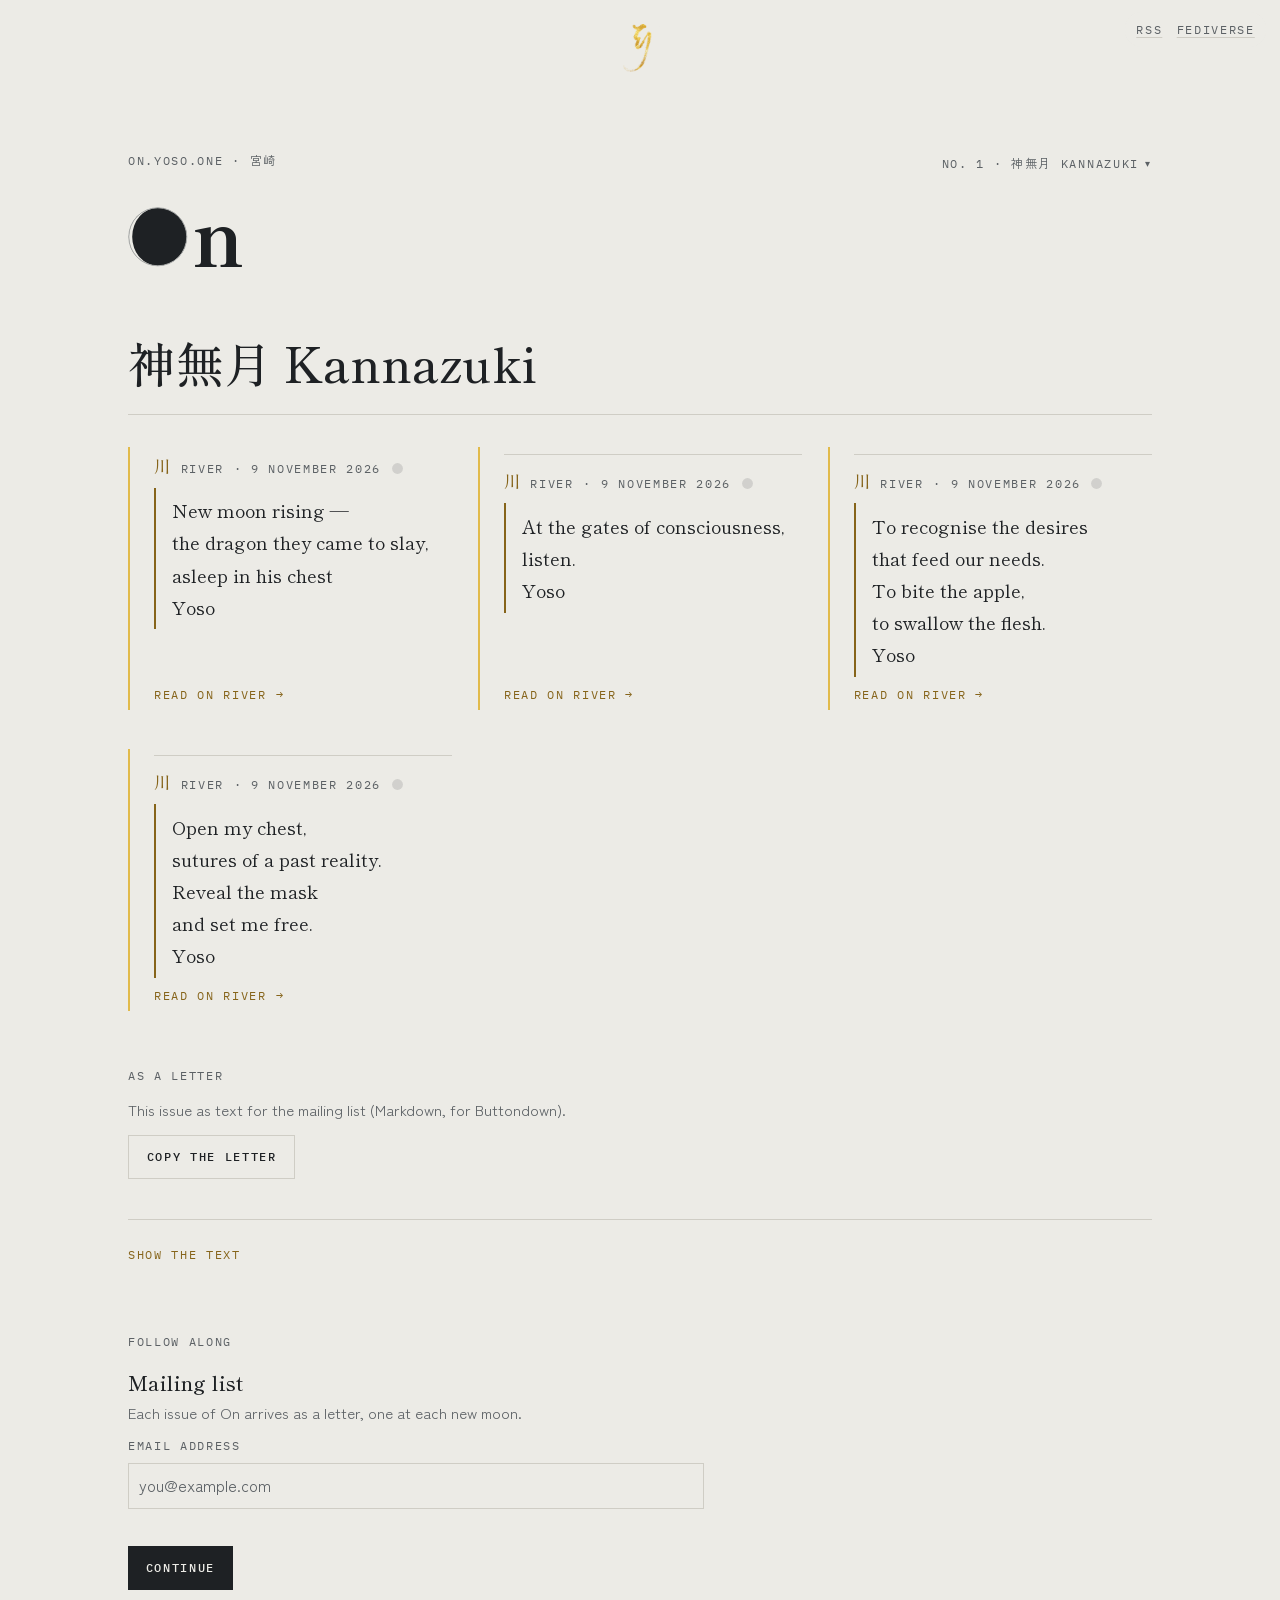
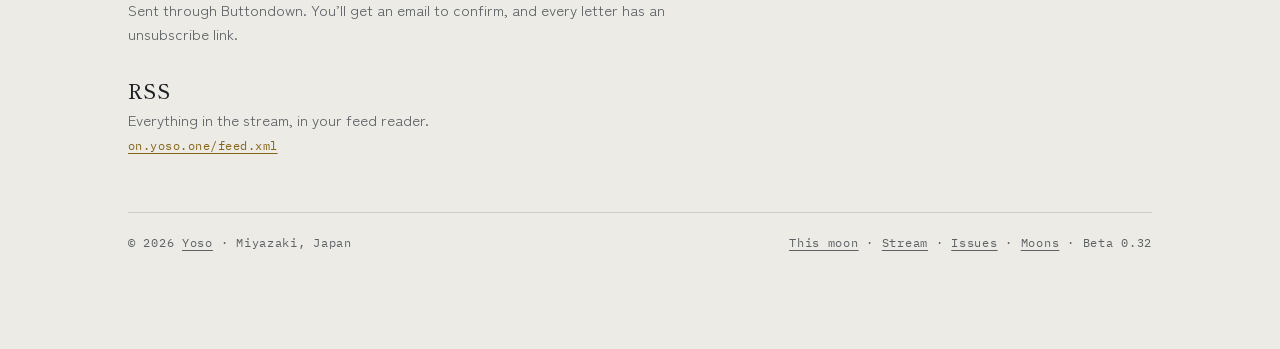
==== issue.html @ 3575d27e "Beta 0.32: Hashtags and line breaks in On's feed (and so on the Fediverse) - Each piece carries hash" ====
<!doctype html>
<html lang="en" data-page="issue">
<head>
<meta charset="utf-8">
<meta name="viewport" content="width=device-width, initial-scale=1, viewport-fit=cover">
<title>On: issue</title>
<meta name="description" content="On: a magazine gathering new work from the Yoso sites: notes, photographs, paintings and short texts.">
<meta property="og:title" content="On: issue">
<meta property="og:url" content="https://on.yoso.one/issue.html">
<link rel="alternate" type="application/rss+xml" title="On" href="feed.xml">
<link rel="preconnect" href="https://fonts.googleapis.com">
<link rel="preconnect" href="https://fonts.gstatic.com" crossorigin>
<link rel="stylesheet" href="https://fonts.googleapis.com/css2?family=Shippori+Mincho:wght@400;500;700&family=Zen+Kaku+Gothic+New:wght@400;500&family=IBM+Plex+Mono:wght@400;500&display=swap">
<link rel="stylesheet" href="assets/site.css">
</head>
<body>
<nav class="corner-links" aria-label="Follow On"><a href="feed.xml">RSS</a><a href="https://fed.brid.gy/web/on.yoso.one" rel="me">Fediverse</a></nav>
<a class="family-mark" href="https://hub.yoso.one"><img src="images/yoso-mark.png" alt="Yoso" width="48" height="48"></a>
<main class="page">
  <header class="masthead">
    <div class="kicker"><span>ON.YOSO.ONE · 宮崎</span><span>ISSUE</span></div>
    <h1 class="title"><a href="./"><span class="o-moon" data-moon-o>O</span>n</a></h1>
  </header>

  <section>
    <div class="section-head"><h2 class="label">Issue</h2><a class="updated" href="issues.html">All issues →</a></div>
    <div class="issue-feature" id="issue-head"><h2 class="issue-title" id="issue-title">Loading the issue…</h2></div>
    <ul class="stream" id="issue-pieces" style="margin-top:2rem"></ul>
    <div id="issue"></div>
  </section>

  <section id="moon-section" aria-labelledby="moon-h" hidden>
    <div class="section-head"><h2 class="label" id="moon-h">This moon so far</h2><a class="updated" href="stream.html">The whole stream →</a></div>
    <p class="empty-note">New work from the sites since this issue&rsquo;s new moon, gathered as it appears.</p>
    <ul class="stream" id="moon-pieces"></ul>
  </section>

  <section id="past-section" aria-labelledby="past-h" hidden>
    <div class="section-head"><h2 class="label" id="past-h">Moons ago</h2></div>
    <p class="empty-note">From this moon and season in earlier years.</p>
    <ul class="stream" id="past-pieces"></ul>
  </section>

  <section class="letter" id="letter" aria-labelledby="letter-h">
    <h2 class="label" id="letter-h">As a letter</h2>
    <p class="empty-note">This issue as text for the mailing list (Markdown, for Buttondown).</p>
    <div class="more-row" style="margin-top:0"><button class="btn quiet" type="button" id="letter-copy">Copy the letter</button></div>
    <p class="status" id="letter-status" aria-live="polite"></p>
    <details>
      <summary>Show the text</summary>
      <label class="visually-hidden" for="letter-text">Letter text</label>
      <textarea id="letter-text" readonly></textarea>
    </details>
  </section>

  <section aria-labelledby="follow-h">
    <div class="section-head"><h2 class="label" id="follow-h">Follow along</h2></div>
    <div class="follow">
      <div id="mailing-list">
        <h3>Mailing list</h3>
        <p>Each issue of On arrives as a letter, one at each new moon.</p>
        <!-- Mailing list: one Buttondown list for all Yoso sites; readers choose their newsletters, each one a tag. -->
        <form class="list-form" action="https://buttondown.com/api/emails/embed-subscribe/yoso" method="post" target="_blank">
          <label for="list-email">Email address</label>
          <input id="list-email" name="email" type="email" autocomplete="email" placeholder="you@example.com" required>
          <!-- Newsletter choice: each ticked box becomes a Buttondown tag. Shown after the email step by assets/list-choice.js. -->
          <fieldset class="list-choice" data-list-choice>
            <legend>Which newsletters would you like?</legend>
            <label class="lc-box"><input type="checkbox" name="tag" value="one"><span><span class="lc-name">One</span><span class="lc-desc">Notes, essays and research from one.yoso.one</span></span></label>
            <label class="lc-box"><input type="checkbox" name="tag" value="yosokuro"><span><span class="lc-name">Yosokuro</span><span class="lc-desc">Black-and-white photographs of Japan</span></span></label>
            <label class="lc-box"><input type="checkbox" name="tag" value="shinsei"><span><span class="lc-name">Shinsei</span><span class="lc-desc">New paintings, scrolls and exhibitions</span></span></label>
            <label class="lc-box"><input type="checkbox" name="tag" value="river"><span><span class="lc-name">River</span><span class="lc-desc">New short texts</span></span></label>
            <label class="lc-box"><input type="checkbox" name="tag" value="on" checked><span><span class="lc-name">On</span><span class="lc-desc">Each numbered issue of the magazine</span></span></label>
          </fieldset>
          <input type="hidden" name="embed" value="1">
          <button class="btn" type="submit">Subscribe</button>
          <p class="list-note">Sent through Buttondown. You&rsquo;ll get an email to confirm, and every letter has an unsubscribe link.</p>
        </form>
      </div>
      <div>
        <h3>RSS</h3>
        <p>Everything in the stream, in your feed reader.</p>
        <p><a class="feed-link" href="feed.xml">on.yoso.one/feed.xml</a></p>
      </div>
    </div>
  </section>

  <footer>
    <span>&copy; 2026 <a class="hub-link" href="https://hub.yoso.one">Yoso</a> · Miyazaki, Japan</span>
    <nav aria-label="On"><a href="./">This moon</a> · <a href="stream.html">Stream</a> · <a href="issues.html">Issues</a> · <a href="moons.html">Moons</a> · <span class="version" data-version>Beta 0.32</span></nav>
  </footer>
</main>
<script src="assets/items.js"></script>
<script src="assets/issues.js"></script>
<script src="assets/moons.js"></script>
<script src="assets/moon.js"></script>
<script src="assets/on.js"></script>
<script src="assets/list-choice.js" defer></script>
<script src="assets/stats.js" defer></script>
</body>
</html>
---- assets/site.css ----
/* On: shares the hub's paper-and-sumi palette and type, set wider like a magazine page. */
:root {
  --paper: #ECEBE6;
  --ink: #1E2124;
  --ink-soft: #5C6165;
  --rule: #CFCDC5;
  --ai: #2F4B63;
  --wash: #E2E1DA;
  --f-display: "Shippori Mincho", "Hiragino Mincho ProN", "Yu Mincho", serif;
  --f-body: "Zen Kaku Gothic New", "Hiragino Sans", "Yu Gothic", system-ui, sans-serif;
  --f-mono: "IBM Plex Mono", ui-monospace, "SFMono-Regular", Menlo, monospace;
}
@media (prefers-color-scheme: dark) {
  :root:not([data-theme="light"]) {
    --paper: #16181A; --ink: #E4E2DB; --ink-soft: #9A9C9C; --rule: #2C2F31;
    --ai: #9FB6CB; --wash: #1E2124; color-scheme: dark;
  }
}
:root[data-theme="dark"] {
  --paper: #16181A; --ink: #E4E2DB; --ink-soft: #9A9C9C; --rule: #2C2F31;
  --ai: #9FB6CB; --wash: #1E2124; color-scheme: dark;
}

html, body { margin: 0; }
body {
  background: var(--paper);
  color: var(--ink);
  font-family: var(--f-body);
  font-size: 16px;
  line-height: 1.7;
  -webkit-font-smoothing: antialiased;
}
a { color: inherit; }
:focus-visible { outline: 2px solid var(--ai); outline-offset: 3px; }
.visually-hidden {
  position: absolute; width: 1px; height: 1px; overflow: hidden;
  clip: rect(0 0 0 0); white-space: nowrap;
}

/* Family mark: centred at the top of every Yoso site, linking to the hub */
.family-mark { display: block; width: 48px; margin: 24px auto 0; line-height: 0; }
.family-mark img { display: block; width: 48px; height: 48px; }

.page {
  max-width: 64rem;
  margin: 0 auto;
  padding-block: clamp(2.5rem, 8vw, 5rem) 3rem;
  padding-left: max(16px, env(safe-area-inset-left, 0px));
  padding-right: max(16px, env(safe-area-inset-right, 0px));
  display: grid;
  gap: 3.5rem;
}
.page > * { min-width: 0; }

/* Masthead */
.masthead { display: grid; gap: 1rem; border-bottom: 1px solid var(--ink); padding-bottom: 1.6rem; }
.kicker {
  font-family: var(--f-mono); font-size: 0.75rem; letter-spacing: 0.12em;
  color: var(--ink-soft); display: flex; flex-wrap: wrap; gap: 0.4rem 1.2rem; justify-content: space-between;
}
.title {
  font-family: var(--f-display); font-weight: 700;
  font-size: clamp(4rem, 20vw, 8.5rem); line-height: 0.85; letter-spacing: -0.02em; margin: 0;
}
.title a { text-decoration: none; }
.lede { margin: 0; max-width: 36rem; color: var(--ink-soft); text-wrap: pretty; }
.lede strong { color: var(--ink); font-weight: 500; }

/* Section labels */
.label {
  font-family: var(--f-mono); font-weight: 400; font-size: 0.72rem;
  letter-spacing: 0.14em; text-transform: uppercase; color: var(--ink-soft); margin: 0;
}
.section-head {
  display: flex; flex-wrap: wrap; align-items: baseline; justify-content: space-between;
  gap: 0.5rem 1rem; margin-bottom: 1.2rem;
}
.updated { font-family: var(--f-mono); font-size: 0.72rem; color: var(--ink-soft); margin: 0; }

/* Latest issue panel */
.issue-feature {
  display: grid; gap: 0.6rem; padding: 1.4rem 0; border-top: 1px solid var(--rule);
  border-bottom: 1px solid var(--rule); text-decoration: none;
  transition: background-color .25s ease, padding .25s ease;
}
a.issue-feature:hover { background: var(--wash); padding-inline: 0.8rem; }
.issue-no { font-family: var(--f-mono); font-size: 0.8rem; letter-spacing: 0.08em; color: var(--ai); }
.issue-title { font-family: var(--f-display); font-weight: 700; font-size: clamp(1.6rem, 6vw, 2.4rem); line-height: 1.15; margin: 0; }
.issue-intro { margin: 0; color: var(--ink-soft); max-width: 40rem; }
.empty-note { margin: 0; color: var(--ink-soft); font-size: 0.93rem; }

/* Source filter */
.filters { display: flex; flex-wrap: wrap; gap: 0.5rem; margin: 0 0 1.6rem; padding: 0; list-style: none; }
.filters button {
  min-height: 44px; padding: 0 0.95rem; display: inline-flex; align-items: center; gap: 0.45rem;
  font-family: var(--f-mono); font-size: 0.78rem; letter-spacing: 0.04em;
  color: var(--ink); background: transparent; border: 1px solid var(--rule); border-radius: 999px; cursor: pointer;
  transition: background-color .2s ease, border-color .2s ease;
}
.filters button .k { font-family: var(--f-display); font-size: 1rem; color: var(--ai); }
.filters button:hover { border-color: var(--ink-soft); }
.filters button[aria-pressed="true"] { background: var(--ink); color: var(--paper); border-color: var(--ink); }
.filters button[aria-pressed="true"] .k { color: inherit; }

/* The stream: a loose magazine grid */
.stream {
  list-style: none; margin: 0; padding: 0;
  display: grid; gap: 2.4rem 1.6rem;
  grid-template-columns: repeat(auto-fill, minmax(min(100%, 17rem), 1fr));
}
.piece a {
  display: flex; flex-direction: column; gap: 0.55rem; text-decoration: none; height: 100%;
  box-sizing: border-box;
  border-top: 1px solid var(--rule); padding-top: 0.9rem;
}
.piece-meta {
  display: flex; flex-wrap: wrap; gap: 0.2rem 0.6rem; align-items: baseline;
  font-family: var(--f-mono); font-size: 0.72rem; letter-spacing: 0.06em; color: var(--ink-soft);
}
.piece-meta .k { font-family: var(--f-display); font-size: 1.05rem; color: var(--ai); letter-spacing: 0; }
.piece-img { aspect-ratio: 4 / 3; background: var(--wash); overflow: hidden; }
.piece-img img { width: 100%; height: 100%; object-fit: cover; display: block; transition: transform .5s ease; }
.piece a:hover .piece-img img { transform: scale(1.025); }
.piece h3 { font-family: var(--f-display); font-weight: 700; font-size: 1.2rem; line-height: 1.3; margin: 0; }
.piece a:hover h3 { color: var(--ai); }
.piece-summary { margin: 0; color: var(--ink-soft); font-size: 0.93rem; line-height: 1.55; white-space: pre-line; overflow-wrap: anywhere; }
.piece-more { font-family: var(--f-mono); font-size: 0.75rem; color: var(--ai); margin-top: auto; }
/* Texts without a picture are set like a page of verse */
.piece.text .piece-summary {
  font-family: var(--f-display); font-size: 1.15rem; line-height: 1.75; color: var(--ink);
  padding: 0.4rem 0 0.4rem 1rem; border-left: 2px solid var(--ai);
}
.piece.text h3 { font-size: 0.95rem; font-family: var(--f-mono); font-weight: 400; letter-spacing: 0.04em; color: var(--ink-soft); }
.piece.gone .piece-more { color: var(--ink-soft); }
/* A text written into the issue itself: full width, the whole poem, a link at the foot */
.piece.feature { grid-column: 1 / -1; }
.piece.inline .piece-body {
  display: flex; flex-direction: column; gap: 0.6rem; height: 100%; box-sizing: border-box;
  border-top: 1px solid var(--rule); padding-top: 0.9rem;
}
.piece.feature .piece-body { max-width: 40rem; gap: 0.7rem; }
.piece.inline .feature-title { font-family: var(--f-display); font-weight: 700; font-size: 1.2rem; line-height: 1.3; margin: 0; color: var(--ink); letter-spacing: 0; }
.piece.feature .feature-title { font-size: 1.5rem; line-height: 1.25; }
.piece.inline a.piece-img { display: block; border: 0; padding: 0; height: auto; }
.piece-original { margin: 0; font-family: var(--f-display); font-size: 1.15rem; line-height: 1.8; color: var(--ink); white-space: pre-line; }
.piece-credit { margin: 0; font-size: 0.8rem; line-height: 1.5; color: var(--ink-soft); }
.piece.inline .piece-sign { margin: 0; font-family: var(--f-display); color: var(--ink-soft); white-space: pre-line; padding-left: 1rem; }
.piece.inline a.piece-more { display: inline; height: auto; border-top: 0; padding-top: 0; text-decoration: underline; text-underline-offset: 3px; align-self: flex-start; }
.piece.inline a.piece-more:hover { color: var(--ink); }

.more-row { display: flex; flex-wrap: wrap; gap: 0.8rem; margin-top: 2rem; }
.btn {
  min-height: 44px; padding: 0 1.1rem; display: inline-flex; align-items: center;
  font-family: var(--f-mono); font-size: 0.8rem; letter-spacing: 0.04em; text-decoration: none;
  color: var(--paper); background: var(--ink); border: 0; cursor: pointer;
  transition: background-color .2s ease;
}
.btn:hover { background: var(--ai); }
.btn.quiet { color: var(--ink); background: transparent; border: 1px solid var(--rule); }
.btn.quiet:hover { border-color: var(--ink-soft); background: transparent; }

/* Issue list */
.issues { list-style: none; margin: 0; padding: 0; border-top: 1px solid var(--rule); }
.issues li { border-bottom: 1px solid var(--rule); }
.issues a {
  display: grid; grid-template-columns: 7rem 1fr; gap: 0.2rem 1rem; padding: 1.1rem 0;
  text-decoration: none; transition: background-color .25s ease, padding .25s ease;
}
.issues a:hover { background: var(--wash); padding-left: 0.5rem; }
.issues .no { font-family: var(--f-mono); color: var(--ai); font-size: 0.85rem; padding-top: 0.25rem; }
.issues .t { font-family: var(--f-display); font-weight: 700; font-size: 1.2rem; }
.issues .d { grid-column: 2; color: var(--ink-soft); font-size: 0.85rem; font-family: var(--f-mono); }

/* Newsletter copy */
.letter { display: grid; gap: 0.8rem; }
.letter details { border-top: 1px solid var(--rule); padding-top: 0.8rem; }
.letter summary { cursor: pointer; font-family: var(--f-mono); font-size: 0.8rem; color: var(--ai); min-height: 44px; display: flex; align-items: center; }
.letter textarea {
  box-sizing: border-box; width: 100%; min-height: 16rem; margin-top: 0.6rem;
  font-family: var(--f-mono); font-size: 0.8rem; line-height: 1.5;
  color: var(--ink); background: transparent; border: 1px solid var(--rule); padding: 0.7rem;
}
.status { font-family: var(--f-mono); font-size: 0.78rem; color: var(--ink-soft); min-height: 1.2em; margin: 0; }

/* Follow: mailing list and feed */
.follow { display: grid; gap: 2rem; max-width: 36rem; }
.follow h3 { margin: 0 0 0.3rem; font-family: var(--f-display); font-weight: 700; font-size: 1.1rem; }
.follow p { margin: 0; color: var(--ink-soft); font-size: 0.93rem; line-height: 1.55; }
.list-form { display: grid; gap: 0.5rem; margin-top: 0.8rem; }
.list-form label { font-family: var(--f-mono); font-size: 0.72rem; letter-spacing: 0.06em; color: var(--ink-soft); }
.list-form input {
  box-sizing: border-box; width: 100%; min-height: 44px;
  font: inherit; font-size: 1rem; color: var(--ink);
  background: transparent; border: 1px solid var(--rule); padding: 0.5rem 0.65rem;
}
.list-form input::placeholder { color: var(--ink-soft); }
.list-form input:focus-visible { border-color: var(--ai); }
.list-form button { justify-self: start; }
.follow .list-note { font-size: 0.8rem; }
.feed-link { font-family: var(--f-mono); font-size: 0.8rem; color: var(--ai); text-underline-offset: 3px; overflow-wrap: anywhere; }

footer {
  font-family: var(--f-mono); font-size: 0.72rem; letter-spacing: 0.06em; color: var(--ink-soft);
  border-top: 1px solid var(--rule); padding-top: 1.2rem;
  display: flex; flex-wrap: wrap; gap: 0.5rem 1.5rem; justify-content: space-between;
}
footer p { margin: 0; }
footer a { text-underline-offset: 3px; }
footer nav { display: flex; gap: 1.2rem; }

@media (prefers-reduced-motion: reduce) {
  *, *::before, *::after { transition: none !important; animation: none !important; }
}

/* Viewer: pictures large on near-black, whatever the page theme */
.viewer-open { overflow: hidden; }
.viewer {
  --v-bg: #0D0E0F; --v-ink: #E4E2DB; --v-soft: #9A9C9C; --v-rule: #2C2F31; --v-ai: #9FB6CB;
  box-sizing: border-box; width: 100vw; height: 100dvh; max-width: none; max-height: none;
  margin: 0; padding: max(10px, env(safe-area-inset-top, 0px)) max(16px, env(safe-area-inset-right, 0px)) max(14px, env(safe-area-inset-bottom, 0px)) max(16px, env(safe-area-inset-left, 0px));
  border: 0; background: var(--v-bg); color: var(--v-ink);
  display: none; grid-template-rows: auto minmax(0, 1fr) auto; gap: 0.8rem;
}
.viewer[open] { display: grid; }
.viewer::backdrop { background: #0D0E0F; }
.viewer :focus-visible { outline: 2px solid var(--v-ai); outline-offset: 3px; }
.viewer-bar { display: flex; justify-content: space-between; align-items: center; gap: 1rem; }
.viewer-count { font-family: var(--f-mono); font-size: 0.75rem; letter-spacing: 0.08em; color: var(--v-soft); }
.viewer-btn {
  min-width: 44px; min-height: 44px; padding: 0 0.8rem;
  font-family: var(--f-mono); font-size: 0.85rem; color: var(--v-ink);
  background: transparent; border: 1px solid var(--v-rule); cursor: pointer;
  transition: border-color .2s ease, background-color .2s ease;
}
.viewer-btn:hover:not(:disabled) { border-color: var(--v-soft); background: #16181A; }
.viewer-btn:disabled { opacity: 0.25; cursor: default; }
.viewer-stage {
  min-height: 0; display: grid; grid-template-columns: auto minmax(0, 1fr) auto; align-items: center; gap: 0.8rem;
  touch-action: pan-y;
}
.viewer-frame { margin: 0; height: 100%; min-height: 0; display: flex; align-items: center; justify-content: center; }
.viewer-frame img { display: block; max-width: 100%; max-height: 100%; object-fit: contain; }
.viewer-prev, .viewer-next { font-size: 1.2rem; }
.viewer-cap { display: grid; gap: 0.35rem; max-width: 44rem; margin: 0 auto; width: 100%; }
.viewer-cap .piece-meta { color: var(--v-soft); }
.viewer-cap .piece-meta .k { color: var(--v-ai); }
.viewer-title { font-family: var(--f-display); font-weight: 700; font-size: 1.25rem; line-height: 1.3; margin: 0; }
.viewer-summary { margin: 0; color: var(--v-soft); font-size: 0.9rem; line-height: 1.5; white-space: pre-line; }
.viewer .viewer-visit { justify-self: start; margin-top: 0.3rem; color: var(--v-ink); border-color: var(--v-rule); }
.viewer .viewer-visit:hover { border-color: var(--v-soft); }
@media (max-width: 640px) {
  /* On phones the arrows sit under the picture, beside each other, so the photo gets the full width */
  .viewer-stage { grid-template-columns: 1fr 1fr; grid-template-rows: minmax(0, 1fr) auto; }
  .viewer-frame { grid-column: 1 / -1; grid-row: 1; }
  .viewer-prev { grid-row: 2; justify-self: start; }
  .viewer-next { grid-row: 2; justify-self: end; }
}

/* Moon calendar: tonight's moon on the front page, the year of moons on moons.html */
:root { --moon-lit: #FBFAF6; --moon-dark: #1E2124; --moon-rim: #5C6165; }
@media (prefers-color-scheme: dark) {
  :root:not([data-theme="light"]) { --moon-lit: #E4E2DB; --moon-dark: #2A2D30; --moon-rim: #6B6E70; }
}
:root[data-theme="dark"] { --moon-lit: #E4E2DB; --moon-dark: #2A2D30; --moon-rim: #6B6E70; }
.moon { display: block; overflow: visible; }
.moon-dark { fill: var(--moon-dark); }
.moon-lit { fill: var(--moon-lit); }
.moon-rim { fill: none; stroke: var(--moon-rim); stroke-width: 0.6; }

.year-intro .k, .year-key .k { font-family: var(--f-display); color: var(--ink); }

/* One lunar month: a row of nights (two rows on phones) */
.nights {
  list-style: none; margin: 0; padding: 0;
  display: grid; grid-template-columns: repeat(15, minmax(0, 1fr)); gap: 0.5rem 0;
}
@media (min-width: 52rem) { .nights { grid-template-columns: repeat(30, minmax(0, 1fr)); } }
.night {
  position: relative; display: flex; flex-direction: column; align-items: center; gap: 0.2rem;
  padding: 0.3rem 0 0.35rem; font-family: var(--f-mono); font-size: 0.62rem; line-height: 1.1; color: var(--ink-soft);
  border-radius: 3px; text-align: center;
}
.night .moon { width: min(28px, 82%); height: auto; aspect-ratio: 1; }
.n-lunar { font-size: 0.6rem; }
.n-date { white-space: nowrap; }
.n-month { font-size: 0.56rem; letter-spacing: 0.04em; color: var(--ai); margin-top: -0.15rem; }
.n-term { font-family: var(--f-display); font-size: 0.68rem; color: var(--ai); letter-spacing: 0; }
.night.full .n-lunar { color: var(--ink); }
.night.today { background: var(--wash); outline: 1px solid var(--ai); color: var(--ink); }
.night.today .n-date { color: var(--ai); }

/* The year of moons */
.year-intro { margin: 0; color: var(--ink-soft); max-width: 44rem; }
.year-nav { margin: 1.2rem 0 1.6rem; }
.year { list-style: none; margin: 0; padding: 0; border-top: 1px solid var(--rule); }
.year-month { display: grid; gap: 0.5rem; padding: 0.9rem 0; border-bottom: 1px solid var(--rule); }
@media (min-width: 52rem) {
  .year-month { grid-template-columns: 9rem minmax(0, 1fr); gap: 1rem; align-items: center; }
}
.ym-label { display: flex; flex-wrap: wrap; gap: 0.1rem 0.8rem; align-items: baseline; }
@media (min-width: 52rem) { .ym-label { flex-direction: column; } }
.ym-name { display: flex; gap: 0.5rem; align-items: baseline; text-decoration: none; }
a.ym-name:hover .ym-k { color: var(--ai); }
.ym-k { font-family: var(--f-display); font-weight: 700; font-size: 1.25rem; line-height: 1.2; white-space: nowrap; }
.ym-r { font-family: var(--f-mono); font-size: 0.72rem; color: var(--ink-soft); }
a.ym-name .ym-r { color: var(--ai); text-decoration: underline; text-underline-offset: 3px; }
.ym-dates { font-family: var(--f-mono); font-size: 0.68rem; color: var(--ink-soft); }
.year-month.now .ym-k { color: var(--ai); }
.year-head, .year-key p.print-key { display: none; }
.year-key { display: grid; gap: 0.6rem; margin-top: 1.6rem; max-width: 44rem; }
.year-key p { margin: 0; color: var(--ink-soft); font-size: 0.85rem; line-height: 1.6; }

/* Print: the year of moons on one landscape sheet, black on white */
@media print {
  @page { size: A4 landscape; margin: 8mm 10mm; }
  :root, :root[data-theme="dark"] {
    --paper: #fff; --ink: #000; --ink-soft: #444; --rule: #bbb; --ai: #000; --wash: #fff;
    --moon-lit: #fff; --moon-dark: #222; --moon-rim: #000;
  }
  html[data-page="moons"] body { font-size: 9pt; }
  html[data-page="moons"] .family-mark,
  html[data-page="moons"] .lede,
  html[data-page="moons"] .year-nav,
  html[data-page="moons"] .section-head .updated,
  html[data-page="moons"] section[aria-labelledby="follow-h"],
  html[data-page="moons"] footer nav { display: none !important; }
  html[data-page="moons"] .page { padding: 0; gap: 1.5mm; max-width: none; }
  html[data-page="moons"] .masthead { padding-bottom: 2mm; gap: 1mm; }
  html[data-page="moons"] .title { font-size: 20pt; }
  html[data-page="moons"] .year-intro { font-size: 8pt; }
  html[data-page="moons"] .year-month { grid-template-columns: 30mm minmax(0, 1fr); gap: 3mm; padding: 0; break-inside: avoid; }
  html[data-page="moons"] .ym-label { flex-direction: column; }
  html[data-page="moons"] .ym-k { font-size: 11pt; }
  html[data-page="moons"] .ym-r, html[data-page="moons"] .ym-dates { font-size: 6pt; }
  html[data-page="moons"] .nights { grid-template-columns: repeat(30, minmax(0, 1fr)); gap: 0; }
  html[data-page="moons"] .night { padding: 0.2mm 0; font-size: 5pt; gap: 0.2mm; line-height: 1; }
  html[data-page="moons"] .night .moon { width: 4.6mm; }
  html[data-page="moons"] .n-term { font-size: 5.5pt; }
  html[data-page="moons"] .n-date { font-size: 5pt; }
  html[data-page="moons"] .n-lunar, html[data-page="moons"] .n-month { display: none; }
  html[data-page="moons"] .n-date[data-m]::after { content: " " attr(data-m); }
  html[data-page="moons"] .year-head { display: grid; grid-template-columns: 30mm minmax(0, 1fr); gap: 3mm; padding: 0.6mm 0; border-bottom: 1px solid var(--rule); }
  html[data-page="moons"] .year-head .ym-label, html[data-page="moons"] .year-head .night { font-family: var(--f-mono); font-size: 6pt; color: var(--ink-soft); }
  html[data-page="moons"] .section-head { margin-bottom: 1mm; }
  html[data-page="moons"] .year-intro, html[data-page="moons"] .year-key p:nth-child(2) { display: none; }
  html[data-page="moons"] .year-key p.print-key { display: block; }
  html[data-page="moons"] .ym-label { gap: 0; }
  html[data-page="moons"] .year { border-top: 0; }
  html[data-page="moons"] .ym-r, html[data-page="moons"] .ym-dates { line-height: 1.3; }
  html[data-page="moons"] .n-month { font-size: 4.5pt; margin-top: 0; }
  html[data-page="moons"] .night.today { outline: 0; background: none; }
  html[data-page="moons"] .year-key p { font-size: 6.5pt; line-height: 1.35; }
  html[data-page="moons"] .year-key { margin-top: 1mm; break-inside: avoid; max-width: none; grid-template-columns: 1fr 1fr; gap: 6mm; }
  html[data-page="moons"] footer { padding-top: 1mm; font-size: 6pt; }
  html.moons-13 .night .moon { width: 4mm; }
  html.moons-13 .ym-k { font-size: 10pt; }
  .moon-dark, .moon-lit { -webkit-print-color-adjust: exact; print-color-adjust: exact; }
}

/* Masthead: title and lede, with tonight's moon beside them on wide screens */
.mast-row { display: grid; gap: 1.4rem; }
.mast-main { display: grid; gap: 1rem; min-width: 0; }
@media (min-width: 52rem) { .mast-row { grid-template-columns: minmax(0, 1fr) auto; align-items: end; gap: 2.4rem; } }

/* The moon as a widget: a small night-sky tile, in either page theme */
.moon-widget {
  --w-bg: #121416; --w-ink: #E4E2DB; --w-soft: #9A9C9C; --w-ai: #9FB6CB; --w-rule: #2C2F31;
  --moon-lit: #E9E6DC; --moon-dark: #24282B; --moon-rim: #3A3E41;
  box-sizing: border-box; display: grid; gap: 0.7rem; align-content: start;
  padding: 1rem 1.1rem 1.1rem; border-radius: 22px;
  background: radial-gradient(120% 90% at 20% 15%, #1C2024 0%, var(--w-bg) 60%);
  color: var(--w-ink); text-decoration: none; border: 1px solid var(--w-rule);
  box-shadow: 0 1px 0 rgba(255,255,255,0.04) inset, 0 10px 30px -18px rgba(0,0,0,0.6);
  transition: transform .25s ease, box-shadow .25s ease;
}
.moon-widget:hover { transform: translateY(-2px); box-shadow: 0 1px 0 rgba(255,255,255,0.04) inset, 0 16px 34px -18px rgba(0,0,0,0.7); }
.moon-widget:focus-visible { outline: 2px solid var(--ai); outline-offset: 3px; }
.moon-widget .moon { filter: drop-shadow(0 0 10px rgba(233,230,220,0.18)); }
.moon-widget .moon-rim { stroke-width: 0.4; }
.mw-kicker { display: flex; justify-content: space-between; gap: 0.6rem; font-family: var(--f-mono); font-size: 0.62rem; letter-spacing: 0.12em; color: var(--w-soft); }
.mw-date { font-family: var(--f-display); font-weight: 700; font-size: 1.35rem; line-height: 1.15; }
.mw-sub, .mw-next { font-family: var(--f-mono); font-size: 0.68rem; letter-spacing: 0.04em; color: var(--w-ai); }
.mw-line { font-size: 0.8rem; line-height: 1.45; color: var(--w-soft); }
.mw-line .k { font-family: var(--f-display); color: var(--w-ink); }
.mw-next { color: var(--w-soft); margin-top: 0.2rem; }
.moon-widget[data-size="small"] { width: 11rem; aspect-ratio: 1; gap: 0.35rem; }
.moon-widget[data-size="small"] .moon { width: 72px; height: 72px; margin: 0.15rem 0 0.2rem; }
.moon-widget[data-size="small"] .mw-date { font-size: 1.15rem; }
.mw-body { display: flex; gap: 1.1rem; align-items: center; }
.mw-body .moon { width: 104px; height: 104px; flex: none; }
.mw-text { display: grid; gap: 0.25rem; min-width: 0; }
.moon-widget[data-size="medium"] { width: min(100%, 23rem); }
.moon-widget[data-size="large"] { width: min(100%, 23rem); }
.mw-row { display: grid; grid-template-columns: repeat(15, 1fr); gap: 0.35rem 0; padding-top: 0.75rem; border-top: 1px solid var(--w-rule); }
.mw-night { display: flex; justify-content: center; padding: 2px 0; border-radius: 50%; }
.mw-night .moon { width: 14px; height: 14px; filter: none; }
.mw-night.today { box-shadow: 0 0 0 1px var(--w-ai); border-radius: 4px; }
@media (max-width: 26rem) { .mw-body .moon { width: 84px; height: 84px; } .mw-body { gap: 0.9rem; } }
@media (prefers-reduced-motion: reduce) { .moon-widget:hover { transform: none; } }

/* The O of On is tonight's moon (set by moon.js; without it the letter stays) */
.o-moon { display: inline-block; }
.o-moon.is-moon {
  --moon-dark: var(--ink); --moon-lit: var(--paper); --moon-rim: var(--ink-soft);
  /* the disc fills 20.4 of the drawing's 24 units: sized so it stands as tall as a capital O */
  width: 0.87em; height: 0.87em; margin: 0 0 0 -0.06em; vertical-align: -0.06em; line-height: 0;
}
.o-moon.is-moon .moon { width: 100%; height: 100%; }
.o-moon.is-moon .moon-rim { stroke-width: 1px; vector-effect: non-scaling-stroke; }   /* a one-pixel grey hairline at any size */

/* A small moon after each entry's date: the moon that night */
.piece-moon {
  display: inline-flex; align-self: center; line-height: 0;
  /* like the O of On: the lit part in ink, the shadow faint */
  --moon-lit: var(--ink-soft); --moon-dark: color-mix(in srgb, var(--ink) 13%, transparent); --moon-rim: transparent;
}
.piece-moon .moon { width: 13px; height: 13px; }

/* The printed issue: an A5 booklet, made with make-pdf.py or the browser's Print.
   Cover (masthead, title, introduction), then the pieces one after another, then
   'This moon so far' and 'Moons ago' each from a new page, and a colophon. */
.print-link, .colophon { display: none; }
@media print {
  @page a5 { size: A5; margin: 15mm 13mm 17mm; }
  @page a5:first { margin-top: 12mm; }
  html[data-page="issue"] body, html[data-page="current"] body { page: a5; font-size: 9.5pt; line-height: 1.55; }
  html:is([data-page="issue"], [data-page="current"]) {
    --paper: #fff; --ink: #1E2124; --ink-soft: #55595D; --rule: #C9C7C0; --ai: #2F4B63; --wash: #F1F0EC;
    color-scheme: light;
  }
  html:is([data-page="issue"], [data-page="current"]) :is(
    .lede, .mast-moon, .section-head .updated, .letter, section[aria-labelledby="follow-h"],
    footer, .piece-more, .issue-pdf-row, .piece-moon) { display: none !important; }
  html:is([data-page="issue"], [data-page="current"]) .page { display: block; padding: 0; max-width: none; }
  html:is([data-page="issue"], [data-page="current"]) .family-mark { margin: 0 auto 10mm; width: 11mm; }
  html:is([data-page="issue"], [data-page="current"]) .family-mark img { width: 11mm; height: 11mm; }

  /* Cover */
  html:is([data-page="issue"], [data-page="current"]) .masthead { border-bottom: 0.6pt solid var(--ink); padding-bottom: 5mm; gap: 3mm; }
  html:is([data-page="issue"], [data-page="current"]) .kicker { font-size: 6.5pt; }
  html:is([data-page="issue"], [data-page="current"]) .mast-row { display: block; }
  html:is([data-page="issue"], [data-page="current"]) .title { font-size: 64pt; }
  html:is([data-page="issue"], [data-page="current"]) .masthead + section > .section-head { margin: 8mm 0 3mm; }
  html:is([data-page="issue"], [data-page="current"]) .issue-feature { border: 0; padding: 0; gap: 4mm; break-after: page; }
  html:is([data-page="issue"], [data-page="current"]) .issue-no { font-size: 8pt; }
  html:is([data-page="issue"], [data-page="current"]) .issue-title { font-size: 22pt; }
  html:is([data-page="issue"], [data-page="current"]) .issue-intro { color: var(--ink); font-size: 10pt; line-height: 1.65; max-width: none; text-wrap: pretty; }

  /* Sections and labels */
  html:is([data-page="issue"], [data-page="current"]) section { margin: 0; }
  html:is([data-page="issue"], [data-page="current"]) #moon-section,
  html:is([data-page="issue"], [data-page="current"]) #past-section { break-before: page; }
  html:is([data-page="issue"], [data-page="current"]) .section-head { margin: 0 0 2mm; }
  html:is([data-page="issue"], [data-page="current"]) .label { font-size: 6.5pt; }
  html:is([data-page="issue"], [data-page="current"]) .empty-note { font-size: 8pt; margin-bottom: 4mm; }

  /* Pieces: one column, each kept whole on its page */
  html:is([data-page="issue"], [data-page="current"]) .stream { display: block; margin: 0 !important; }
  html:is([data-page="issue"], [data-page="current"]) .piece { break-inside: avoid; margin: 0 0 6mm; }
  html:is([data-page="issue"], [data-page="current"]) .piece a,
  html:is([data-page="issue"], [data-page="current"]) .piece.inline .piece-body { display: flex; height: auto; gap: 2mm; padding-top: 3mm; border-top: 0.5pt solid var(--rule); }
  html:is([data-page="issue"], [data-page="current"]) .piece-meta { font-size: 6.5pt; }
  html:is([data-page="issue"], [data-page="current"]) .piece-meta .k { font-size: 9pt; }
  html:is([data-page="issue"], [data-page="current"]) .piece-img { aspect-ratio: auto; background: none; overflow: visible; }
  html:is([data-page="issue"], [data-page="current"]) .piece-img img { width: 100%; height: auto; max-height: 105mm; object-fit: contain; object-position: left center; transform: none !important; }
  html:is([data-page="issue"], [data-page="current"]) .piece h3,
  html:is([data-page="issue"], [data-page="current"]) .piece.inline .feature-title { font-size: 11pt; }
  html:is([data-page="issue"], [data-page="current"]) .piece-summary { font-size: 8.5pt; line-height: 1.5; }
  html:is([data-page="issue"], [data-page="current"]) .piece.text .piece-summary { font-size: 10pt; line-height: 1.7; padding-left: 4mm; border-left-width: 1pt; }
  html:is([data-page="issue"], [data-page="current"]) .piece-original { font-size: 10pt; line-height: 1.7; }
  html:is([data-page="issue"], [data-page="current"]) .piece-credit { font-size: 7pt; }
  html:is([data-page="issue"], [data-page="current"]) .piece.inline .piece-sign { padding-left: 4mm; font-size: 9pt; }
  /* The written-in feature (a long poem) opens its own page and may run on */
  html:is([data-page="issue"], [data-page="current"]) .piece.feature { break-inside: auto; margin-bottom: 0; break-after: page; }
  html:is([data-page="issue"], [data-page="current"]) .piece.feature .piece-body { border-top: 0; padding-top: 0; max-width: none; }
  html:is([data-page="issue"], [data-page="current"]) .piece.feature .feature-title { font-size: 16pt; margin-bottom: 3mm; }
  html:is([data-page="issue"], [data-page="current"]) .piece.feature .piece-summary { font-size: 10.5pt; line-height: 1.8; orphans: 3; widows: 3; }
  html:is([data-page="issue"], [data-page="current"]) .print-link { display: block; font-family: var(--f-mono); font-size: 6.5pt; color: var(--ai); overflow-wrap: anywhere; }

  /* Colophon: the last page */
  html:is([data-page="issue"], [data-page="current"]) .colophon { display: grid; gap: 2mm; break-before: page; padding-top: 4mm; border-top: 0.6pt solid var(--ink); font-size: 8pt; color: var(--ink-soft); }
  html:is([data-page="issue"], [data-page="current"]) .colophon p { margin: 0; }
  html:is([data-page="issue"], [data-page="current"]) .colophon-t { font-family: var(--f-display); font-weight: 700; font-size: 11pt; color: var(--ink); }
  html:is([data-page="issue"], [data-page="current"]) #issue { margin-top: 0; }
}

/* Masthead: tonight's moon as text beside the title (the title's O is the moon), no card */
.mast-moon .moon-widget {
  background: none; border: 0; box-shadow: none; padding: 0; width: auto; max-width: 21rem;
  --w-ink: var(--ink); --w-soft: var(--ink-soft); --w-ai: var(--ai); --w-rule: var(--rule);
}
.mast-moon .moon-widget:hover { transform: none; box-shadow: none; }
.mast-moon .moon-widget:hover .mw-date { color: var(--ai); }
.mast-moon .mw-body > .moon { display: none; }
.mast-moon .mw-kicker > span + span { display: none; }
@media (min-width: 52rem) { .mast-moon { padding-bottom: 0.4rem; border-left: 1px solid var(--rule); padding-left: 1.6rem; } }
.mw-more { font-family: var(--f-mono); font-size: 0.75rem; color: var(--w-ai); margin-top: 0.35rem; text-decoration: underline; text-underline-offset: 3px; }
.moon-widget:hover .mw-more { color: var(--w-ink); }

/* RSS and Fediverse, pinned to the top-right corner of the window */
.corner-links {
  position: fixed; top: max(12px, env(safe-area-inset-top, 0px)); right: max(14px, env(safe-area-inset-right, 0px)); z-index: 20;
  display: flex; gap: 0.9rem; padding: 0.35rem 0.7rem; border-radius: 999px;
  font-family: var(--f-mono); font-size: 0.72rem; letter-spacing: 0.06em;
  background: color-mix(in srgb, var(--paper) 88%, transparent); -webkit-backdrop-filter: blur(6px); backdrop-filter: blur(6px);
}
.corner-links a { color: var(--ink-soft); text-decoration: underline; text-underline-offset: 3px; text-decoration-color: var(--rule); min-height: 24px; display: inline-flex; align-items: center; }
.corner-links a:hover { color: var(--ai); text-decoration-color: currentColor; }
.viewer-open .corner-links { display: none; }
@media print { .corner-links { display: none; } }

/* No rule under the masthead, and none under the front page's issue opening */
.masthead { border-bottom: 0; padding-bottom: 0; }
/* The issue head: the rule sits under the title, not above it */
#issue-head.issue-feature { border-top: 0; border-bottom: 1px solid var(--rule); padding-top: 0.4rem; }
#issue-pieces > .piece:first-child .piece-body,
#issue-pieces > .piece:first-child > a { border-top: 0; padding-top: 0; }
/* The moon O's hairline: a lighter grey than the text greys */
.o-moon.is-moon { --moon-rim: #A9ABAA; }
@media (prefers-color-scheme: dark) { :root:not([data-theme="light"]) .o-moon.is-moon { --moon-rim: #8A8D8E; } }
:root[data-theme="dark"] .o-moon.is-moon { --moon-rim: #8A8D8E; }
html[data-page="issue"] #issue-head { margin-top: 0; }
.kick-all { color: var(--ink-soft); text-underline-offset: 3px; }
.kick-all:hover { color: var(--ai); }

/* Issue page: the issue's name on the top line opens a list of all issues */
.issue-menu { position: relative; }
.issue-menu summary { list-style: none; cursor: pointer; display: inline-flex; align-items: center; gap: 0.4rem; min-height: 24px; }
.issue-menu summary::-webkit-details-marker { display: none; }
.issue-menu summary::after { content: "▾"; font-size: 0.8em; color: var(--ink-soft); transition: transform .2s ease; }
.issue-menu[open] summary::after { transform: rotate(180deg); }
.issue-menu summary:hover { color: var(--ai); }
.issue-menu ul {
  position: absolute; right: 0; top: calc(100% + 0.5rem); z-index: 15; margin: 0; padding: 0.4rem 0; list-style: none;
  min-width: 15rem; background: var(--paper); border: 1px solid var(--rule); box-shadow: 0 10px 24px -16px rgba(0,0,0,0.35);
  text-transform: none; letter-spacing: 0.04em;
}
.issue-menu li a { display: block; padding: 0.5rem 0.9rem; color: var(--ink); text-decoration: none; min-height: 24px; }
.issue-menu li a:hover { background: var(--wash); color: var(--ai); }
.issue-menu li a[aria-current="page"] { color: var(--ai); }
.issue-menu li.im-all { border-top: 1px solid var(--rule); margin-top: 0.3rem; padding-top: 0.3rem; }
.issue-menu li.im-all a { color: var(--ink-soft); }
@media (max-width: 40rem) { .issue-menu ul { right: auto; left: 0; } }
/* Entry moons: centred on the date's figures in every kind of entry, lit part medium grey */
.piece-moon { align-self: baseline; position: relative; top: 2px; --moon-lit: #8B8E8F; }
/* Year of moons: no night numbers for now (each moon keeps its date; the night shows on hover) */
.n-lunar, .year-head, html[data-page="moons"] .year-head { display: none !important; }
/* Dark mode: the moon O shows what we see of the moon in white, the shadow dark, as in the calendar */
@media (prefers-color-scheme: dark) {
  :root:not([data-theme="light"]) .o-moon.is-moon { --moon-lit: #E4E2DB; --moon-dark: #2A2D30; }
}
:root[data-theme="dark"] .o-moon.is-moon { --moon-lit: #E4E2DB; --moon-dark: #2A2D30; }

@media screen {
/* == Yoso family type system (see yoso-microsites skill) == */
.filters button .k,
.piece-meta .k,
.year-intro .k,
.year-key .k,
.mw-line .k{font-family:'Shippori Mincho','Hiragino Mincho ProN','Yu Mincho',serif;font-weight:500;font-style:normal}
.title{font-family:'Shippori Mincho','Hiragino Mincho ProN','Yu Mincho',serif;font-weight:700;font-style:normal;font-size:clamp(52px,12vw,80px);line-height:1;letter-spacing:-.01em;text-transform:none}
.issue-title{font-family:'Shippori Mincho','Hiragino Mincho ProN','Yu Mincho',serif;font-weight:500;font-style:normal;font-size:clamp(34px,5vw,48px);line-height:1.2;letter-spacing:normal;text-transform:none}
.piece.feature .feature-title{font-family:'Shippori Mincho','Hiragino Mincho ProN','Yu Mincho',serif;font-weight:500;font-style:normal;font-size:26px;line-height:1.25;letter-spacing:normal;text-transform:none}
.piece h3,
.piece.inline .feature-title,
.issues .t,
.follow h3,
.viewer-title,
.ym-k,
.mw-date{font-family:'Shippori Mincho','Hiragino Mincho ProN','Yu Mincho',serif;font-weight:500;font-style:normal;font-size:20px;line-height:1.3;letter-spacing:.02em;text-transform:none}
.piece.text,
.piece-original{font-family:'Shippori Mincho','Hiragino Mincho ProN','Yu Mincho',serif;font-weight:400;font-style:normal;font-size:clamp(22px,5.5vw,28px);line-height:1.7;letter-spacing:normal}
.empty-note,
.piece-summary,
.piece-credit,
.follow p,
.follow .list-note,
.viewer-summary,
.year-key p,
.mw-line{font-family:'Zen Kaku Gothic New','Hiragino Sans','Yu Gothic',system-ui,sans-serif;font-weight:400;font-style:normal;font-size:15px;line-height:1.6;letter-spacing:normal;text-transform:none}
.kicker,
.label,
.updated,
.issue-no,
.filters button,
.piece-meta,
.piece-more,
.piece.text h3,
.issues .no,
.issues .d,
.letter summary,
.status,
.list-form label,
.feed-link,
.viewer-count,
.ym-r,
.ym-dates,
.mw-kicker,
.mw-sub,
.mw-next,
.mw-more,
.corner-links{font-family:'IBM Plex Mono','Zen Kaku Gothic New',ui-monospace,Menlo,monospace;font-weight:400;font-style:normal;font-size:12px;line-height:1.5;letter-spacing:.14em;text-transform:uppercase}
.btn,
.viewer-btn{font-family:'IBM Plex Mono','Zen Kaku Gothic New',ui-monospace,Menlo,monospace;font-weight:500;font-style:normal;font-size:12px;line-height:1;letter-spacing:.14em;text-transform:uppercase}
.piece.text{border-left:2px solid var(--gold);padding-left:24px}
:root{--gold:#E1BA4B;--gold-ink:#86641A}
@media (prefers-color-scheme: dark){:root:not([data-theme="light"]){--gold-ink:#E1BA4B}}
:root[data-theme="dark"]{--gold-ink:#E1BA4B}
:root{--ai:var(--gold-ink)}
.feed-link{text-transform:none;letter-spacing:.04em}
.piece.text{padding-top:.4rem;padding-bottom:.4rem}
.moon-widget[data-size="small"] .mw-date{font-size:17px}
.issues a:hover{background:transparent;padding-left:0}
a.issue-feature:hover{background:transparent;padding-inline:0}
.piece a:hover .piece-img img{transform:scale(1.015)}
footer{display:flex;flex-wrap:wrap;justify-content:space-between;align-items:baseline;gap:8px 24px;margin-top:0;padding:20px 0 48px;border-top:1px solid var(--rule);font-family:'IBM Plex Mono','Zen Kaku Gothic New',ui-monospace,Menlo,monospace;font-weight:400;font-size:12px;line-height:1.6;letter-spacing:.06em;text-transform:none;color:var(--ink-soft)}
footer p{margin:0}
footer a{color:inherit;text-decoration:underline;text-decoration-color:currentColor;text-underline-offset:3px;text-decoration-thickness:1px}
footer a:hover,
.corner-links a:hover,
.kick-all:hover,
.issue-menu summary:hover,
.issue-menu li a:hover,
.piece.inline a.piece-more:hover,
footer nav a:hover,
.piece a:hover h3,
.issues a:hover .t,
a.ym-name:hover .ym-k,
a.issue-feature:hover .issue-title{color:var(--gold-ink)}
.issue-menu li a[aria-current="page"],
footer nav a[aria-current="page"]{text-decoration:underline;text-decoration-color:var(--gold-ink);text-decoration-thickness:1px;text-underline-offset:6px}
.btn:hover{background:var(--gold);border-color:var(--gold);color:#1C1C1A;opacity:1}
.btn.quiet:hover,
.filters button:hover{border-color:var(--gold-ink);color:inherit}
footer nav{display:block}
/* == end family type system == */
}
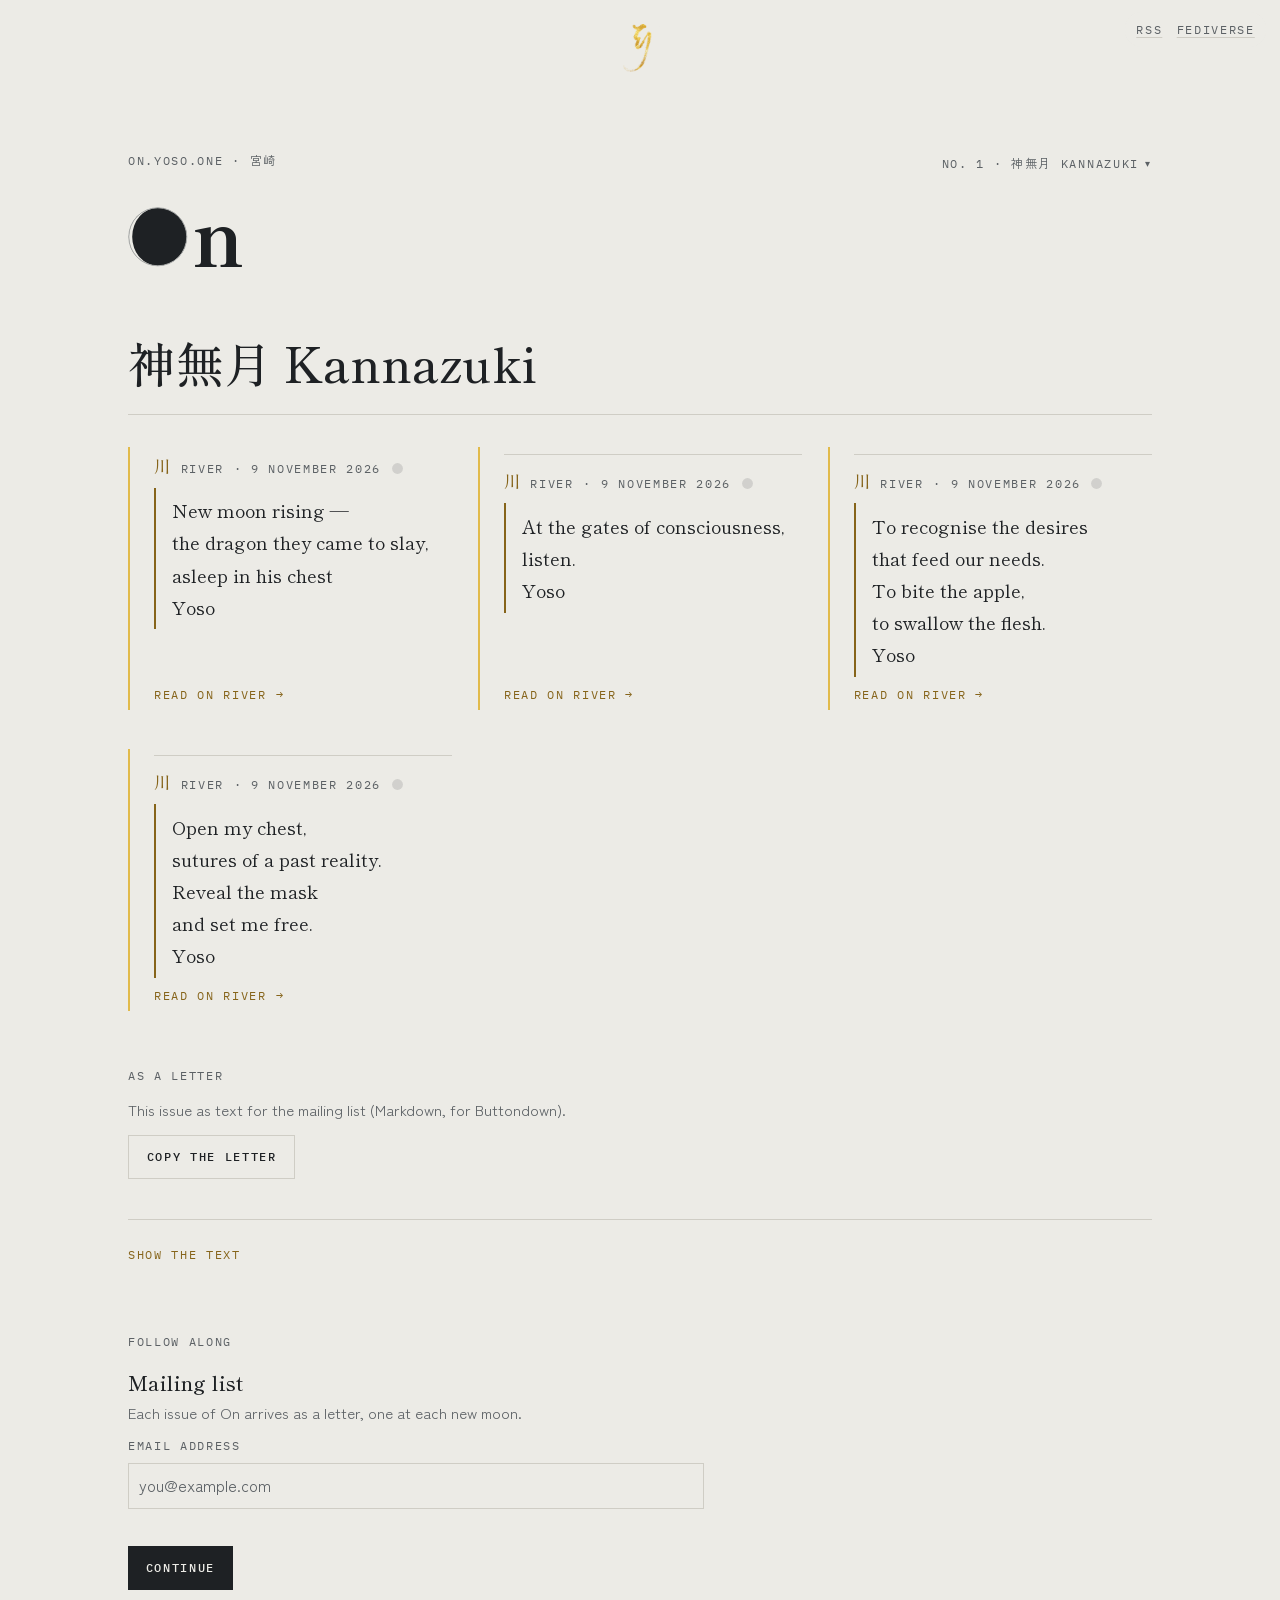
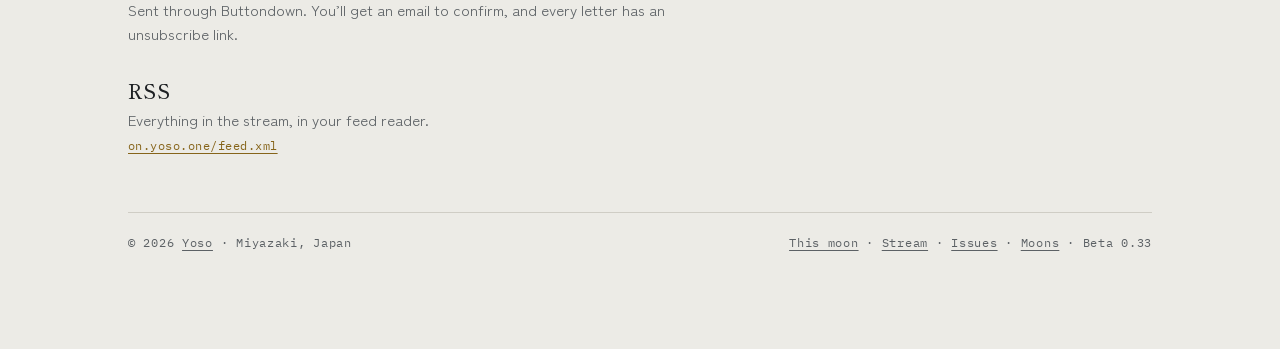
==== commit 66b4003d: "Beta 0.33: Hashtags once, as feed categories only Co-Authored-By: Claude Opus 5.5 <noreply@anthropic" ====
--- a/issue.html
+++ b/issue.html
@@ -87,7 +87,7 @@
 
   <footer>
     <span>&copy; 2026 <a class="hub-link" href="https://hub.yoso.one">Yoso</a> · Miyazaki, Japan</span>
-    <nav aria-label="On"><a href="./">This moon</a> · <a href="stream.html">Stream</a> · <a href="issues.html">Issues</a> · <a href="moons.html">Moons</a> · <span class="version" data-version>Beta 0.32</span></nav>
+    <nav aria-label="On"><a href="./">This moon</a> · <a href="stream.html">Stream</a> · <a href="issues.html">Issues</a> · <a href="moons.html">Moons</a> · <span class="version" data-version>Beta 0.33</span></nav>
   </footer>
 </main>
 <script src="assets/items.js"></script>
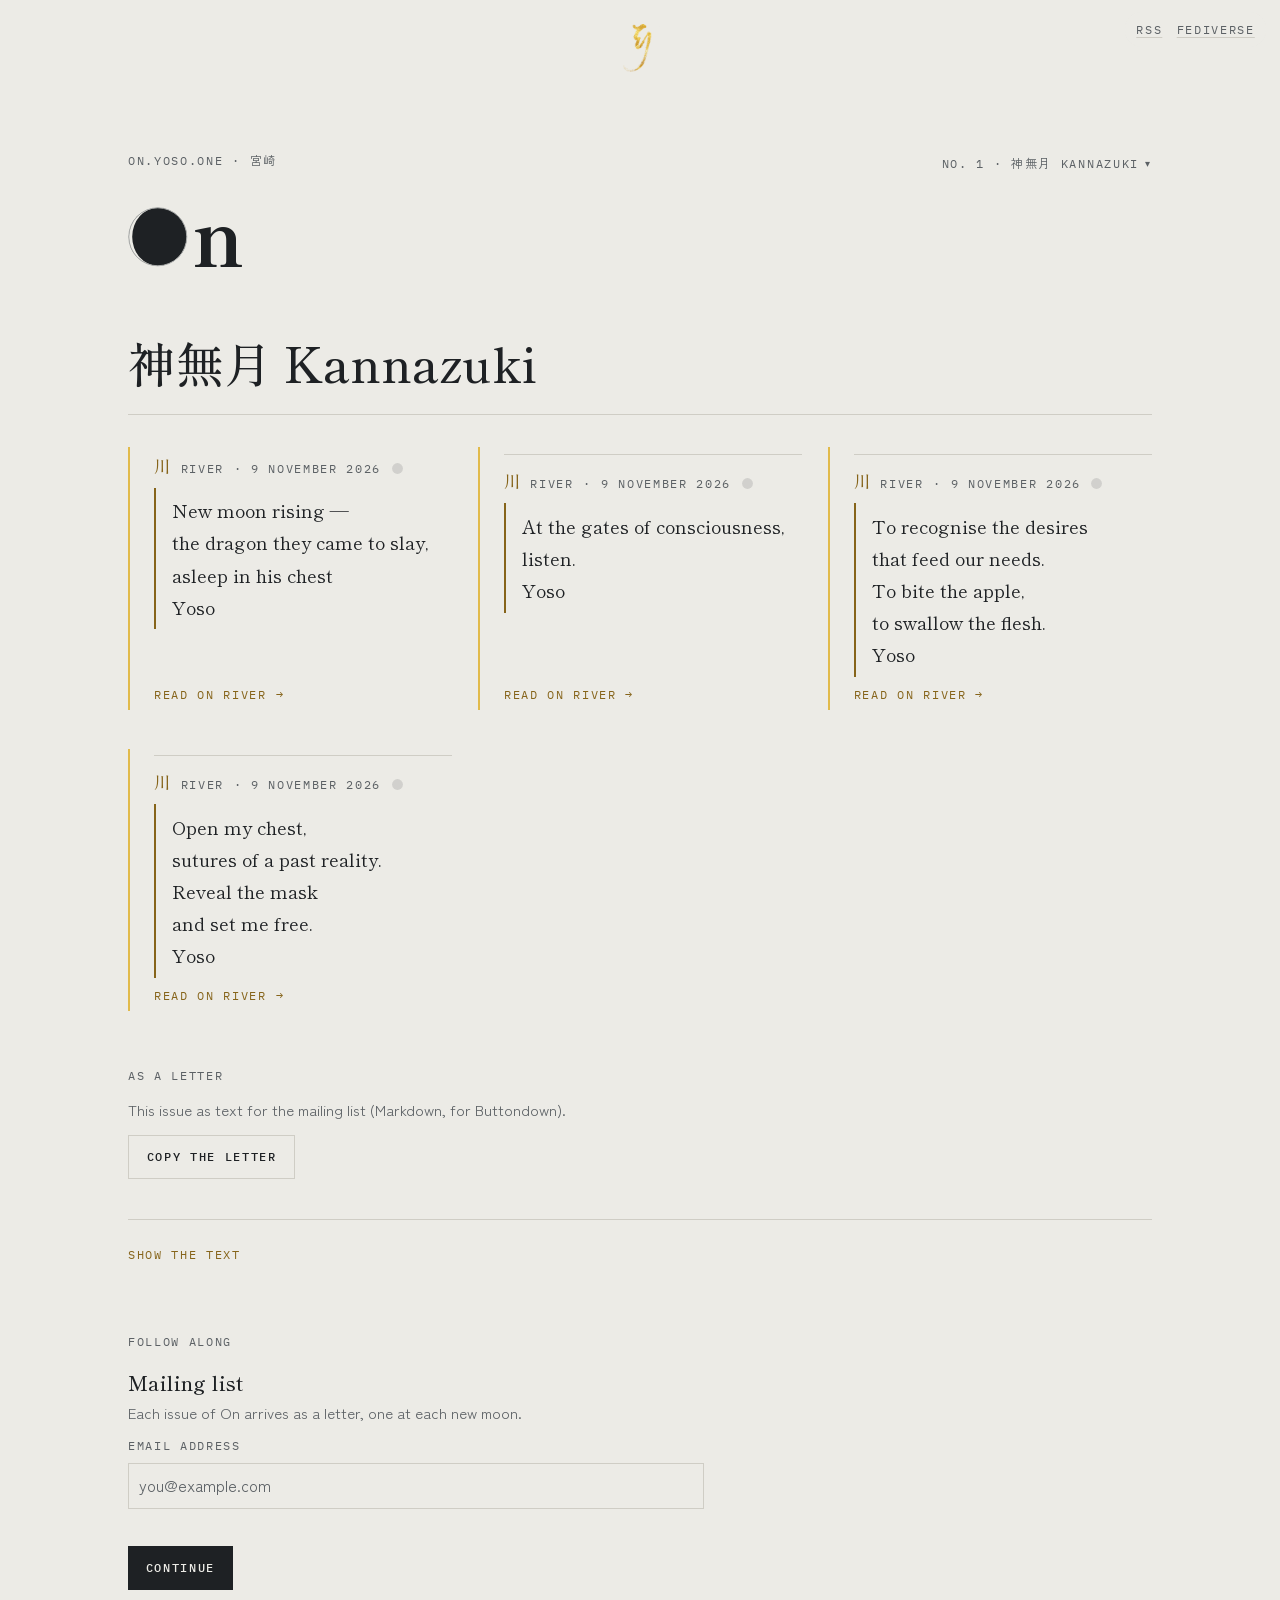
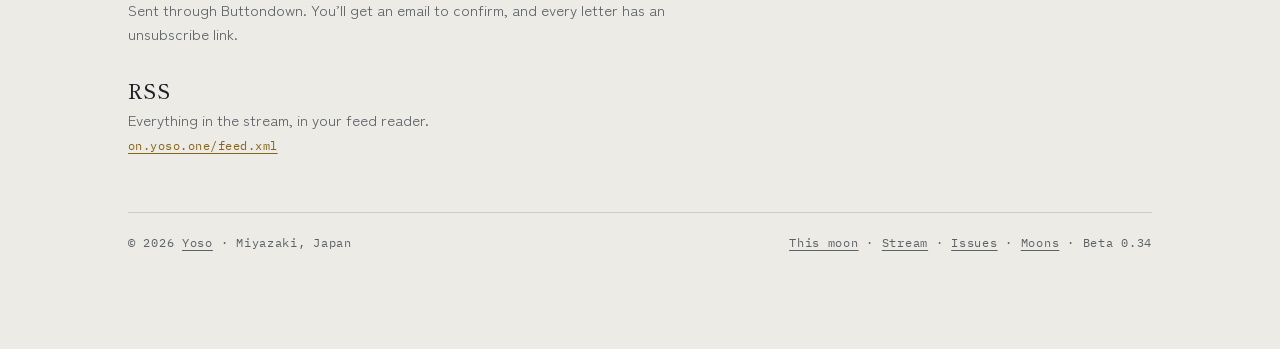
==== commit edf78e8a: "Beta 0.34: Hashtags once, at the bottom of each post (no feed categories) Co-Authored-By: Claude Opu" ====
--- a/issue.html
+++ b/issue.html
@@ -87,7 +87,7 @@
 
   <footer>
     <span>&copy; 2026 <a class="hub-link" href="https://hub.yoso.one">Yoso</a> · Miyazaki, Japan</span>
-    <nav aria-label="On"><a href="./">This moon</a> · <a href="stream.html">Stream</a> · <a href="issues.html">Issues</a> · <a href="moons.html">Moons</a> · <span class="version" data-version>Beta 0.33</span></nav>
+    <nav aria-label="On"><a href="./">This moon</a> · <a href="stream.html">Stream</a> · <a href="issues.html">Issues</a> · <a href="moons.html">Moons</a> · <span class="version" data-version>Beta 0.34</span></nav>
   </footer>
 </main>
 <script src="assets/items.js"></script>
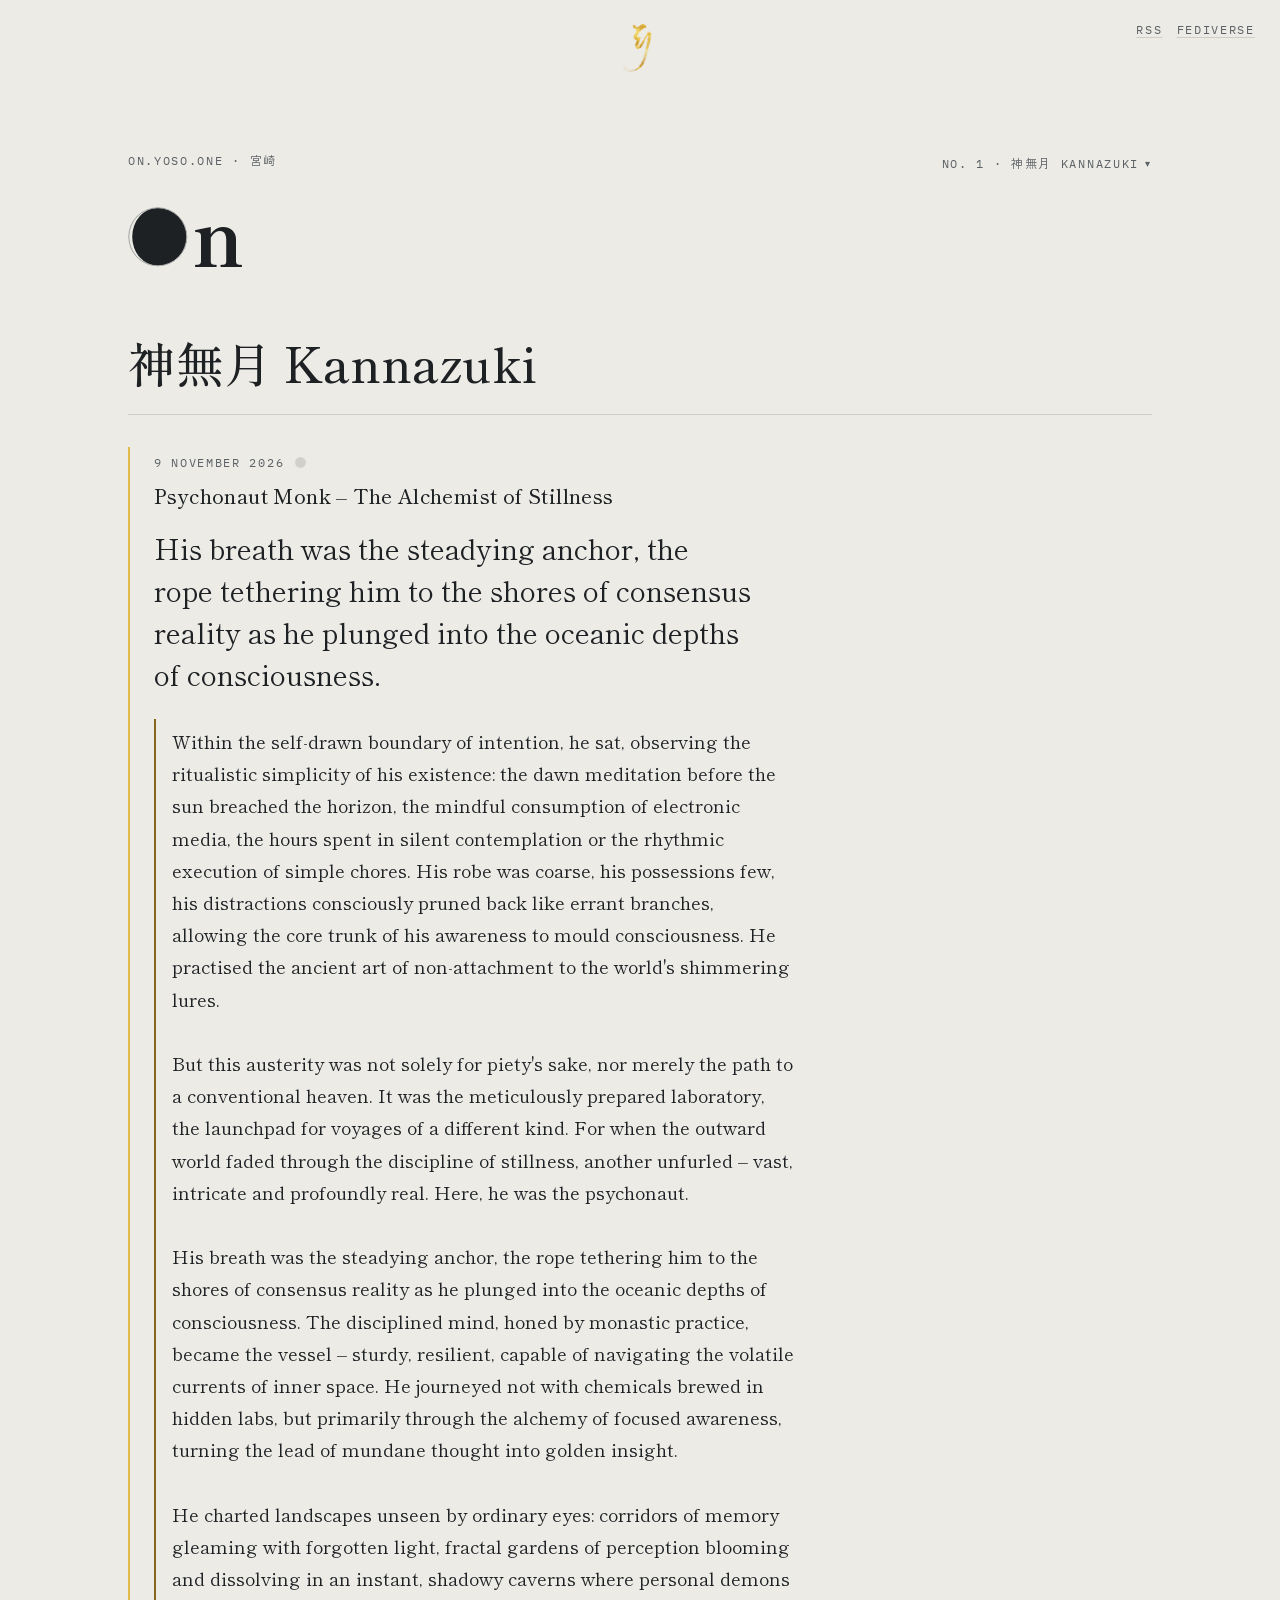
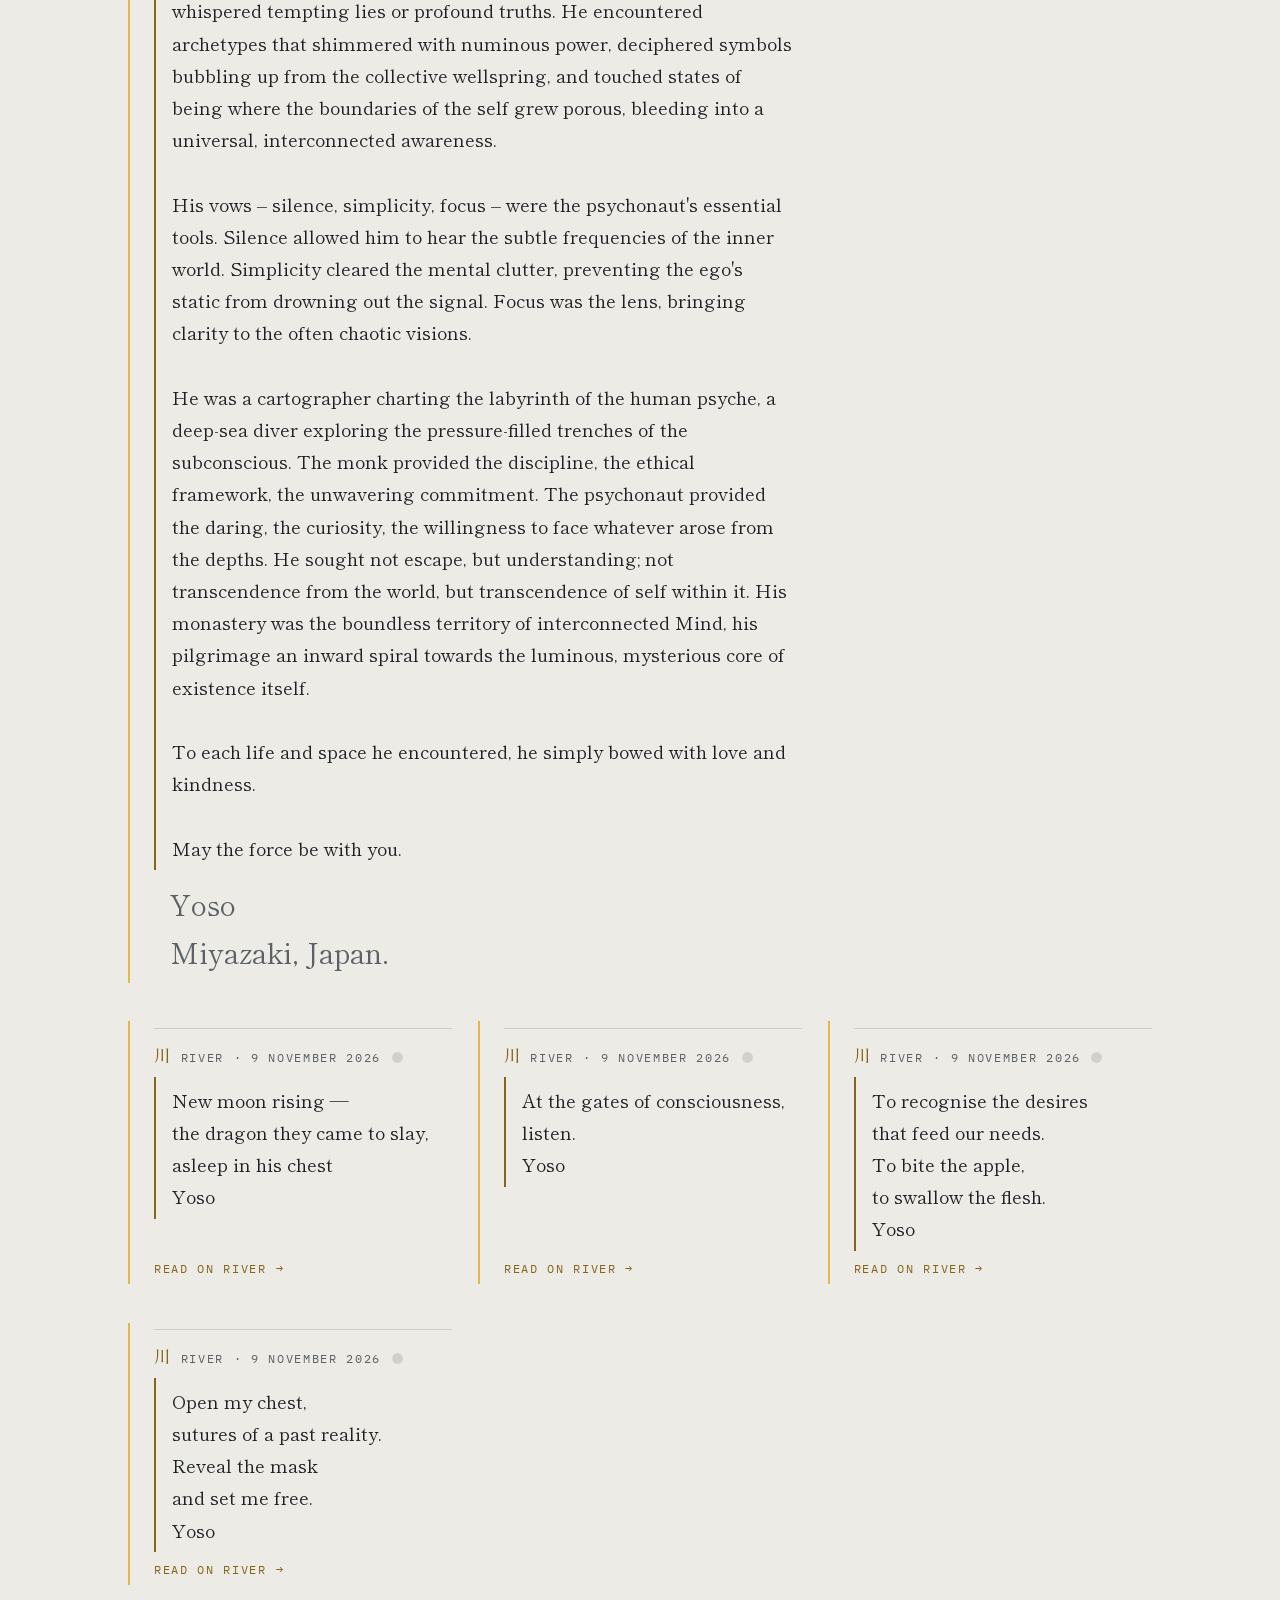
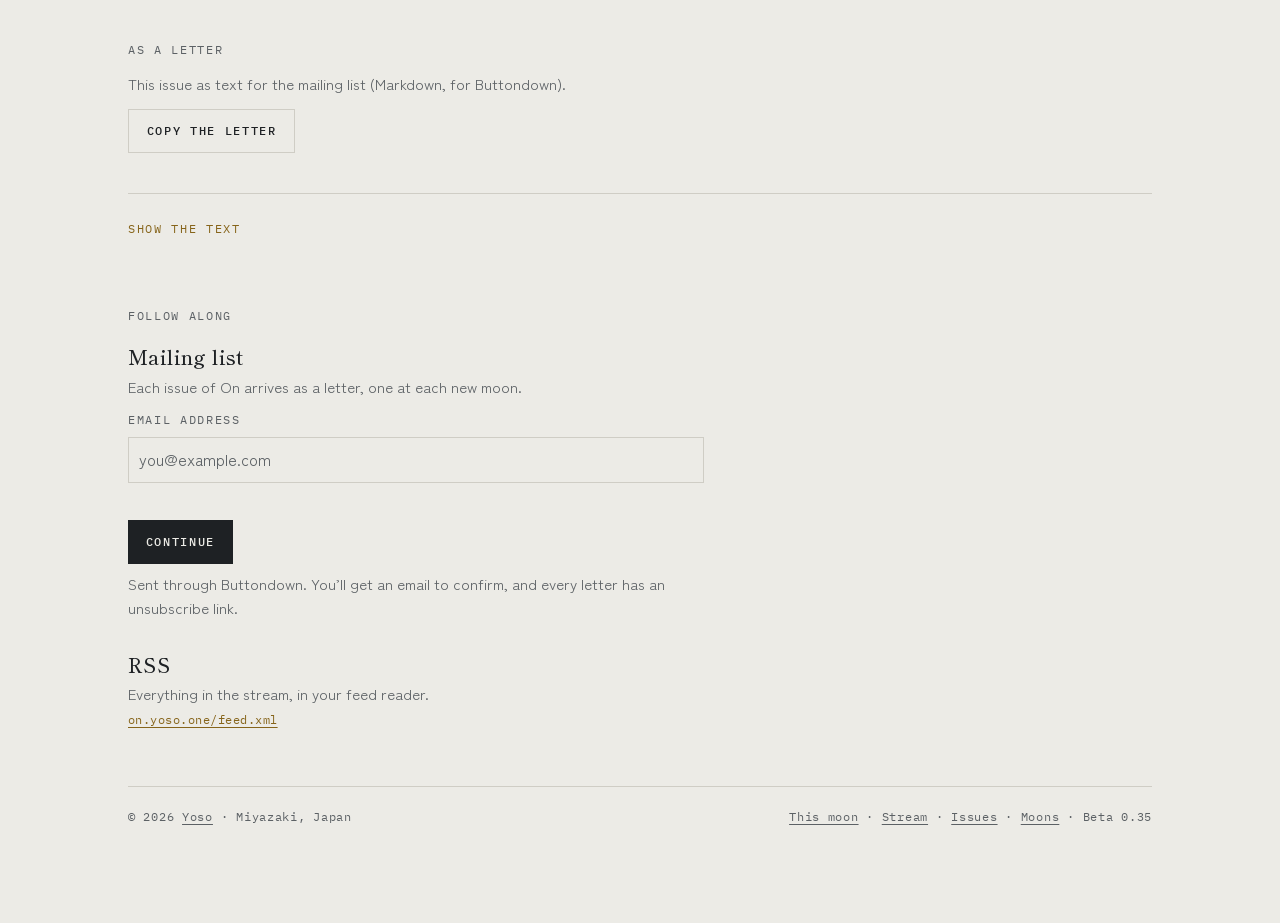
==== commit 92cd4c72: "Beta 0.35: No. 1 opens with 'Psychonaut Monk – The Alchemist of Stillness' - New long-form piece in " ====
--- a/issue.html
+++ b/issue.html
@@ -87,7 +87,7 @@
 
   <footer>
     <span>&copy; 2026 <a class="hub-link" href="https://hub.yoso.one">Yoso</a> · Miyazaki, Japan</span>
-    <nav aria-label="On"><a href="./">This moon</a> · <a href="stream.html">Stream</a> · <a href="issues.html">Issues</a> · <a href="moons.html">Moons</a> · <span class="version" data-version>Beta 0.34</span></nav>
+    <nav aria-label="On"><a href="./">This moon</a> · <a href="stream.html">Stream</a> · <a href="issues.html">Issues</a> · <a href="moons.html">Moons</a> · <span class="version" data-version>Beta 0.35</span></nav>
   </footer>
 </main>
 <script src="assets/items.js"></script>
--- a/assets/site.css
+++ b/assets/site.css
@@ -635,3 +635,7 @@
 footer nav{display:block}
 /* == end family type system == */
 }
+
+/* An extract set large at the top of a written piece, for easier reading (quote: in issues.js) */
+.piece.inline .piece-quote{margin:.4rem 0 .8rem;padding:0;border:0;font-family:'Shippori Mincho','Hiragino Mincho ProN','Yu Mincho',serif;font-weight:400;font-style:normal;font-size:clamp(22px,5.5vw,28px);line-height:1.5;color:var(--ink);white-space:pre-line;overflow-wrap:break-word;text-wrap:pretty}
+@media print{html:is([data-page="issue"],[data-page="current"]) .piece.inline .piece-quote{font-size:14pt;line-height:1.5;margin:2mm 0 4mm}}
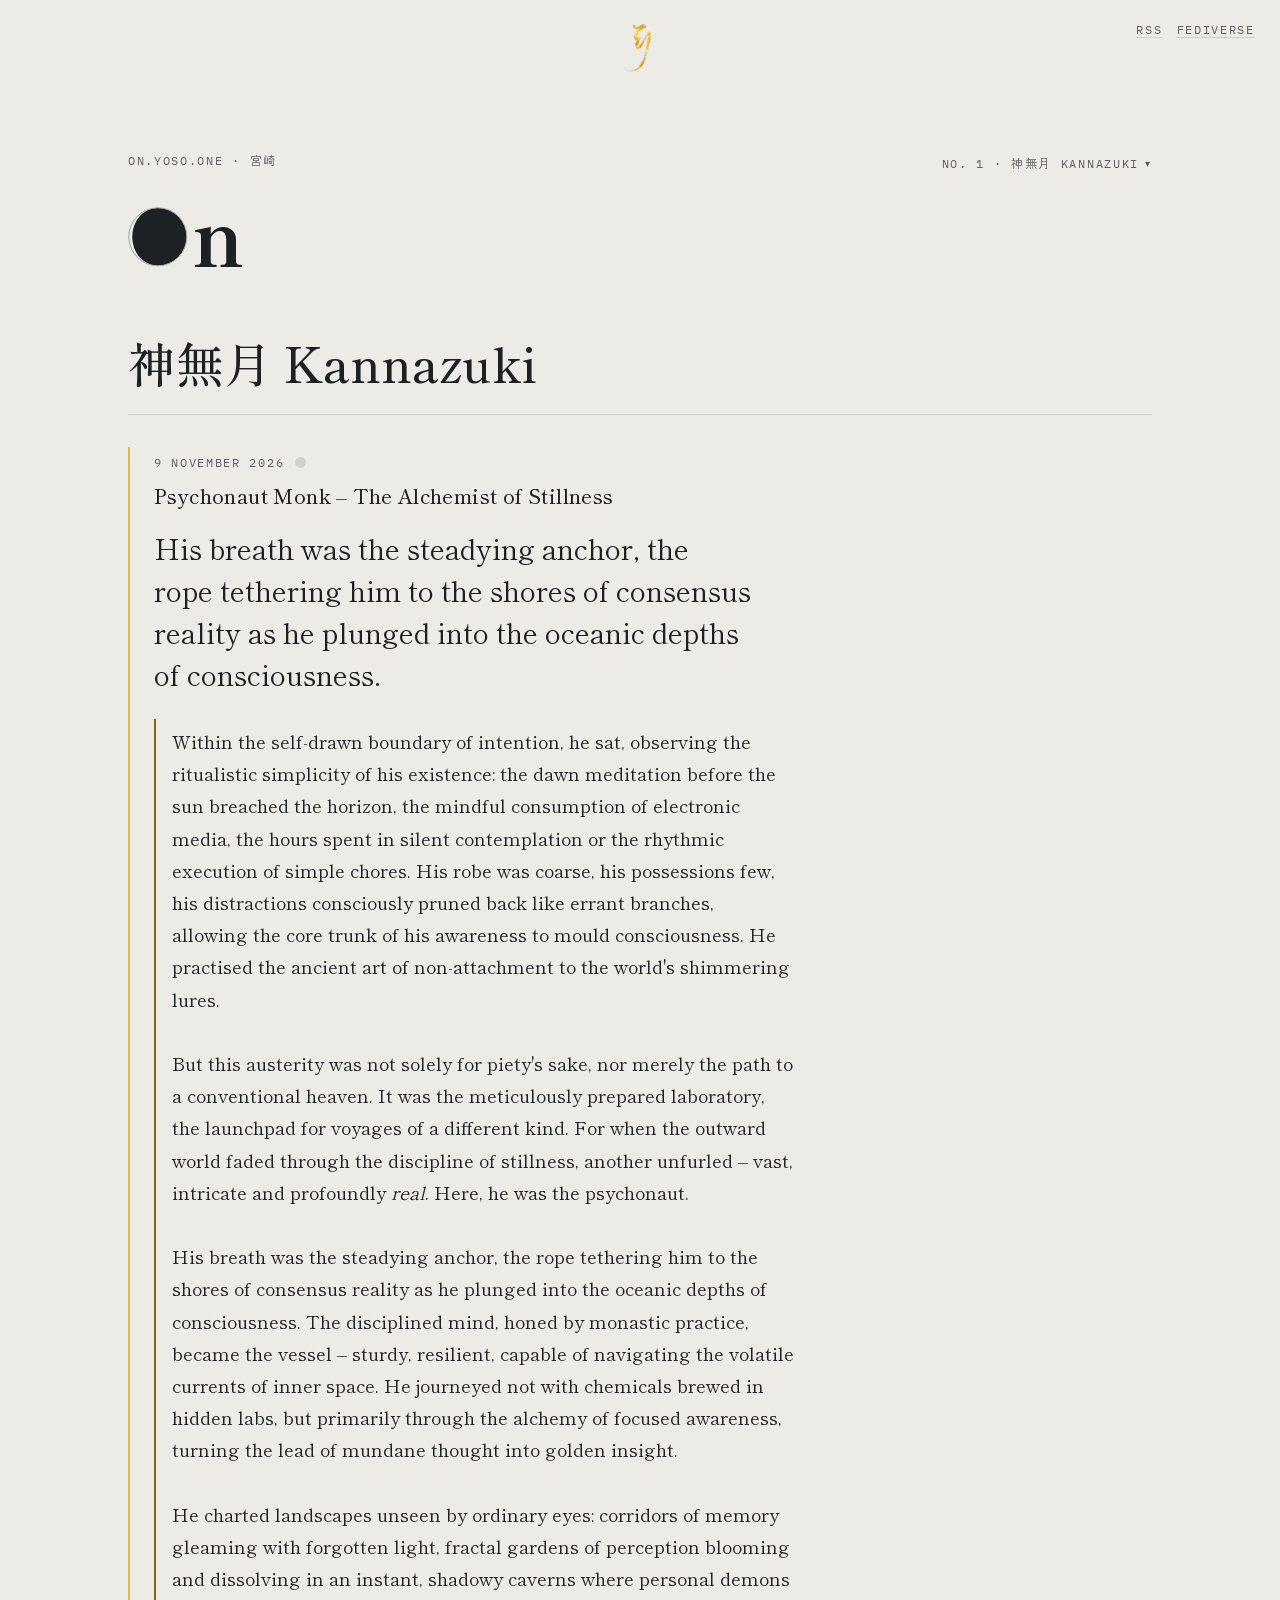
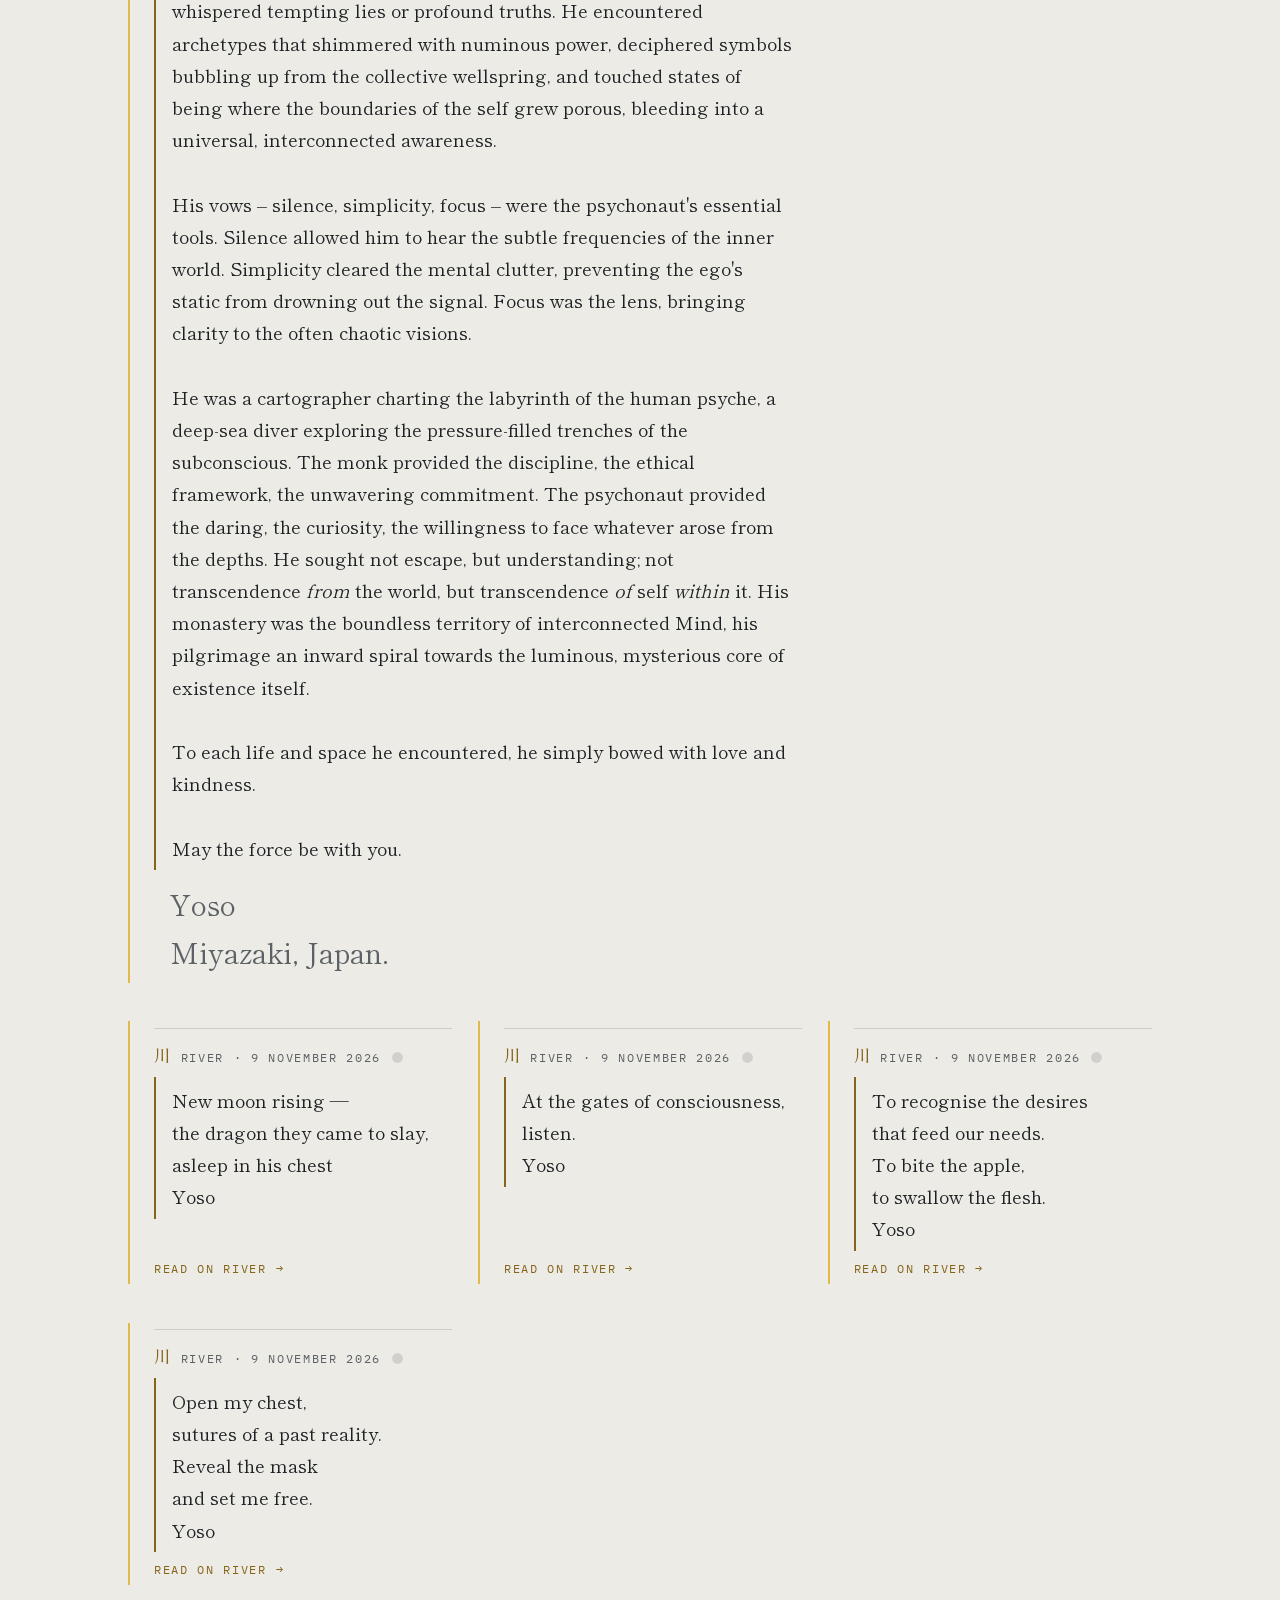
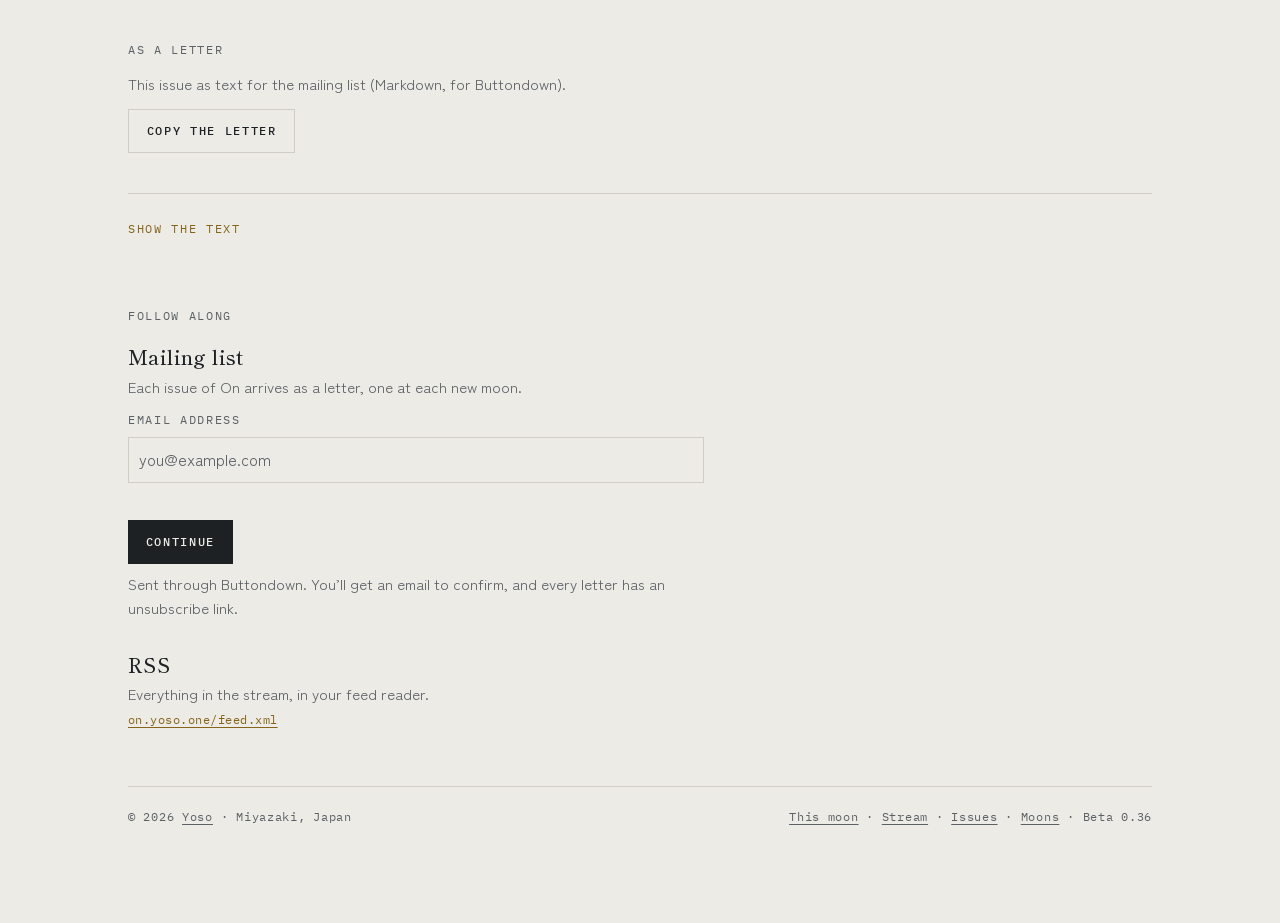
==== commit cbb5927b: "Beta 0.36: Italics in written pieces; Psychonaut Monk's italics restored - Text and quote in issues." ====
--- a/issue.html
+++ b/issue.html
@@ -87,7 +87,7 @@
 
   <footer>
     <span>&copy; 2026 <a class="hub-link" href="https://hub.yoso.one">Yoso</a> · Miyazaki, Japan</span>
-    <nav aria-label="On"><a href="./">This moon</a> · <a href="stream.html">Stream</a> · <a href="issues.html">Issues</a> · <a href="moons.html">Moons</a> · <span class="version" data-version>Beta 0.35</span></nav>
+    <nav aria-label="On"><a href="./">This moon</a> · <a href="stream.html">Stream</a> · <a href="issues.html">Issues</a> · <a href="moons.html">Moons</a> · <span class="version" data-version>Beta 0.36</span></nav>
   </footer>
 </main>
 <script src="assets/items.js"></script>
--- a/assets/site.css
+++ b/assets/site.css
@@ -639,3 +639,4 @@
 /* An extract set large at the top of a written piece, for easier reading (quote: in issues.js) */
 .piece.inline .piece-quote{margin:.4rem 0 .8rem;padding:0;border:0;font-family:'Shippori Mincho','Hiragino Mincho ProN','Yu Mincho',serif;font-weight:400;font-style:normal;font-size:clamp(22px,5.5vw,28px);line-height:1.5;color:var(--ink);white-space:pre-line;overflow-wrap:break-word;text-wrap:pretty}
 @media print{html:is([data-page="issue"],[data-page="current"]) .piece.inline .piece-quote{font-size:14pt;line-height:1.5;margin:2mm 0 4mm}}
+.piece-summary em,.piece-quote em{font-style:italic}
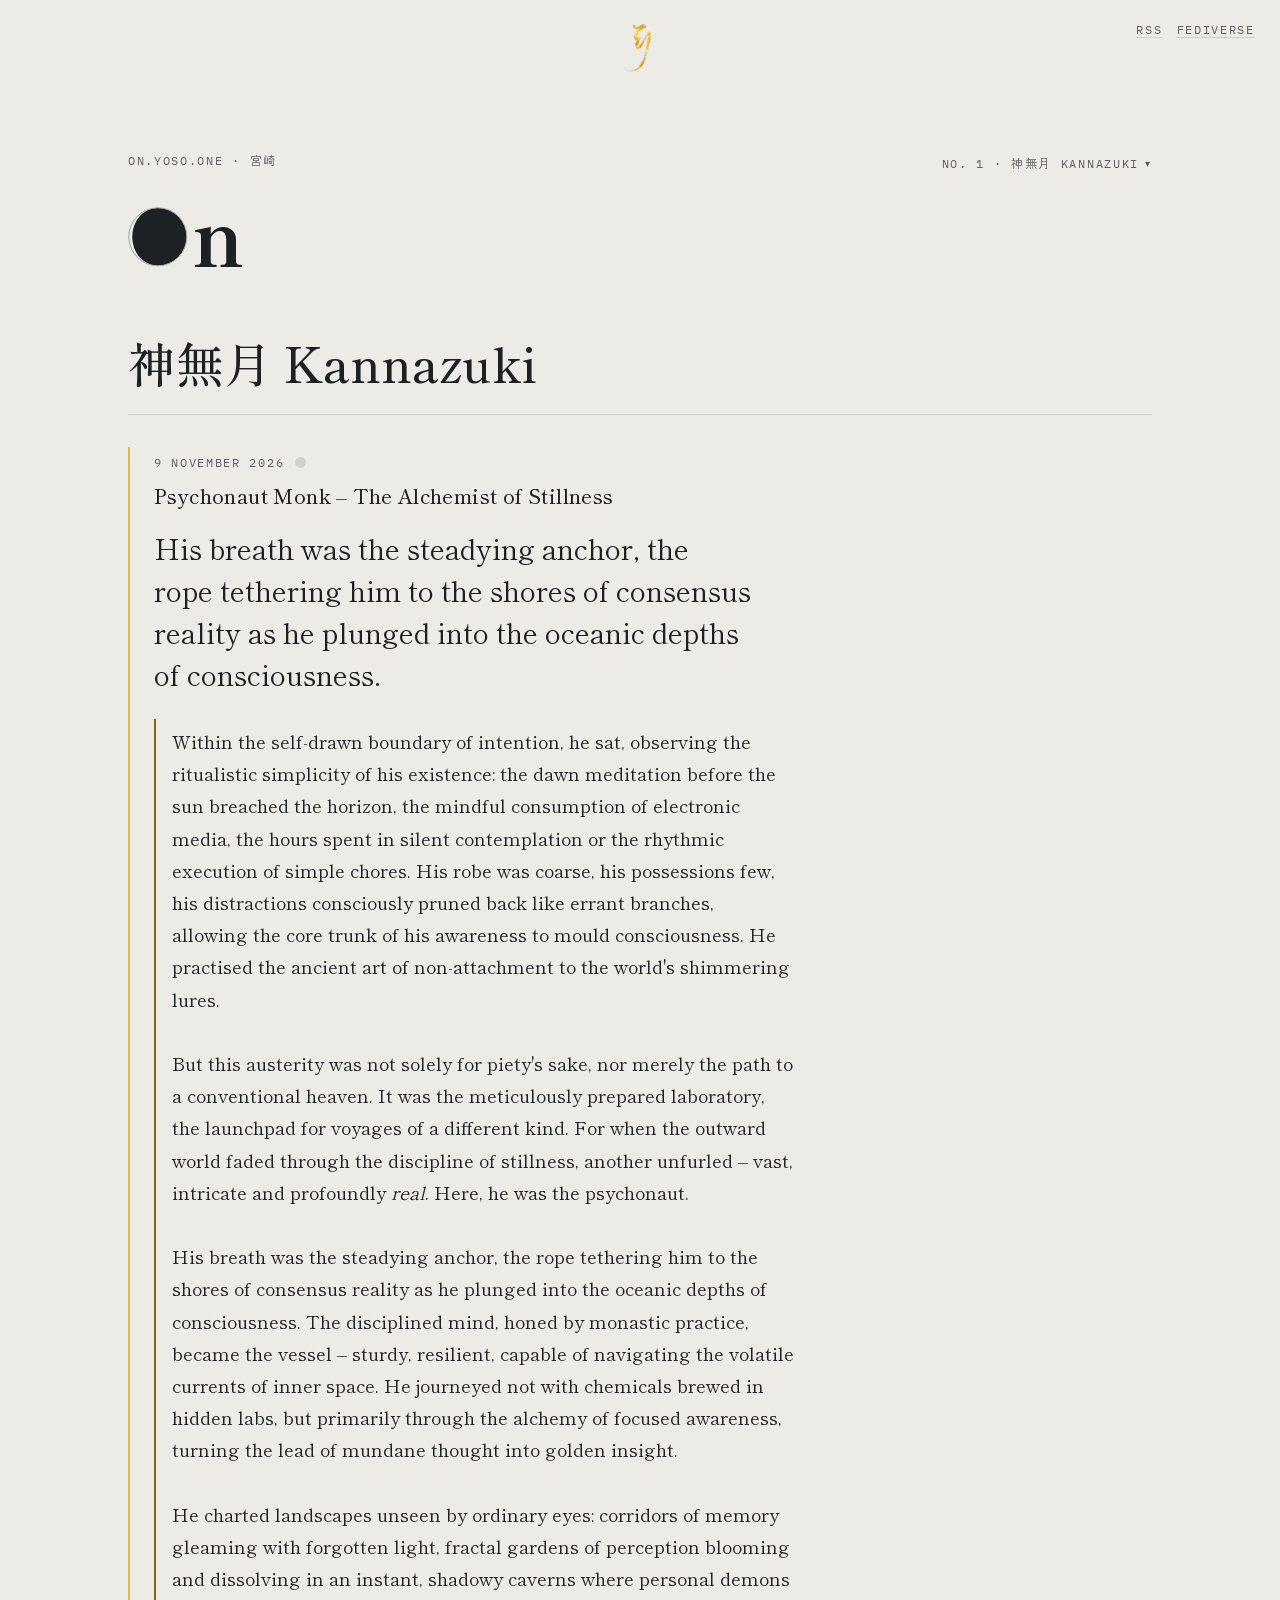
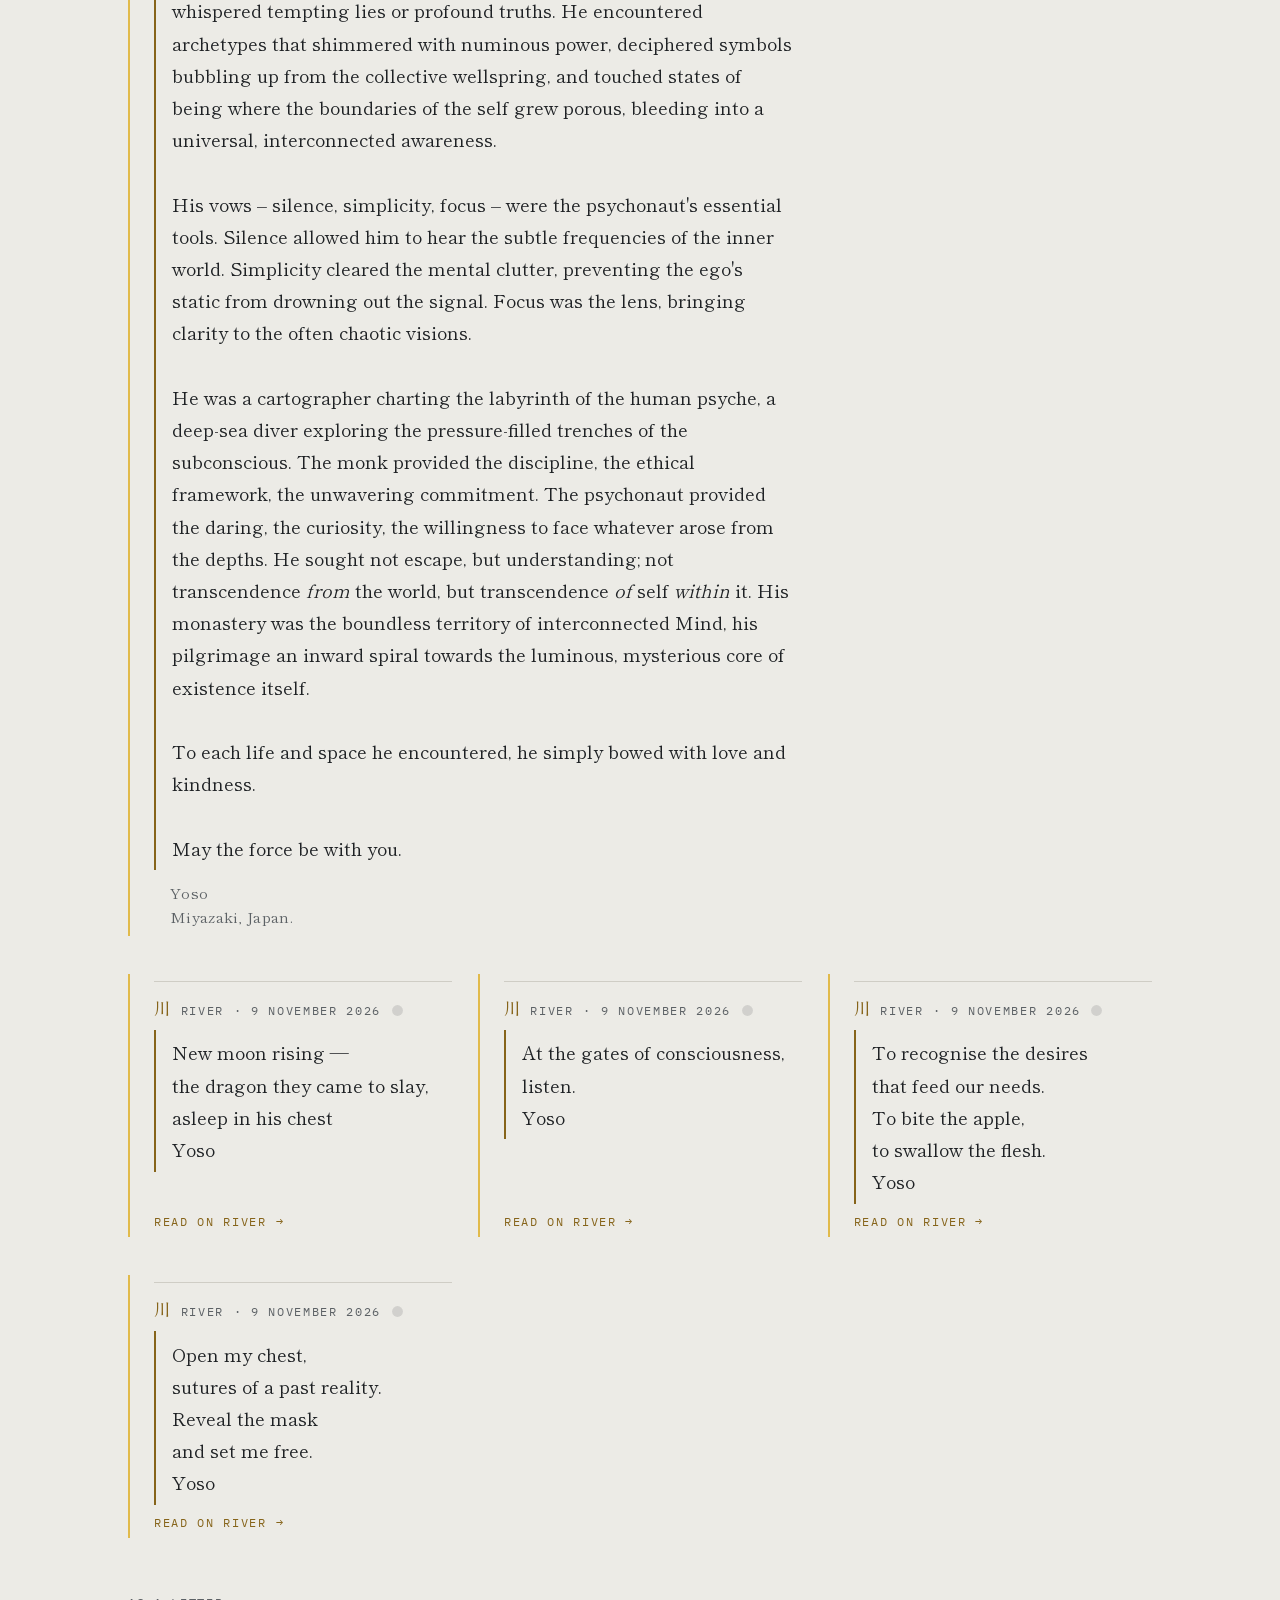
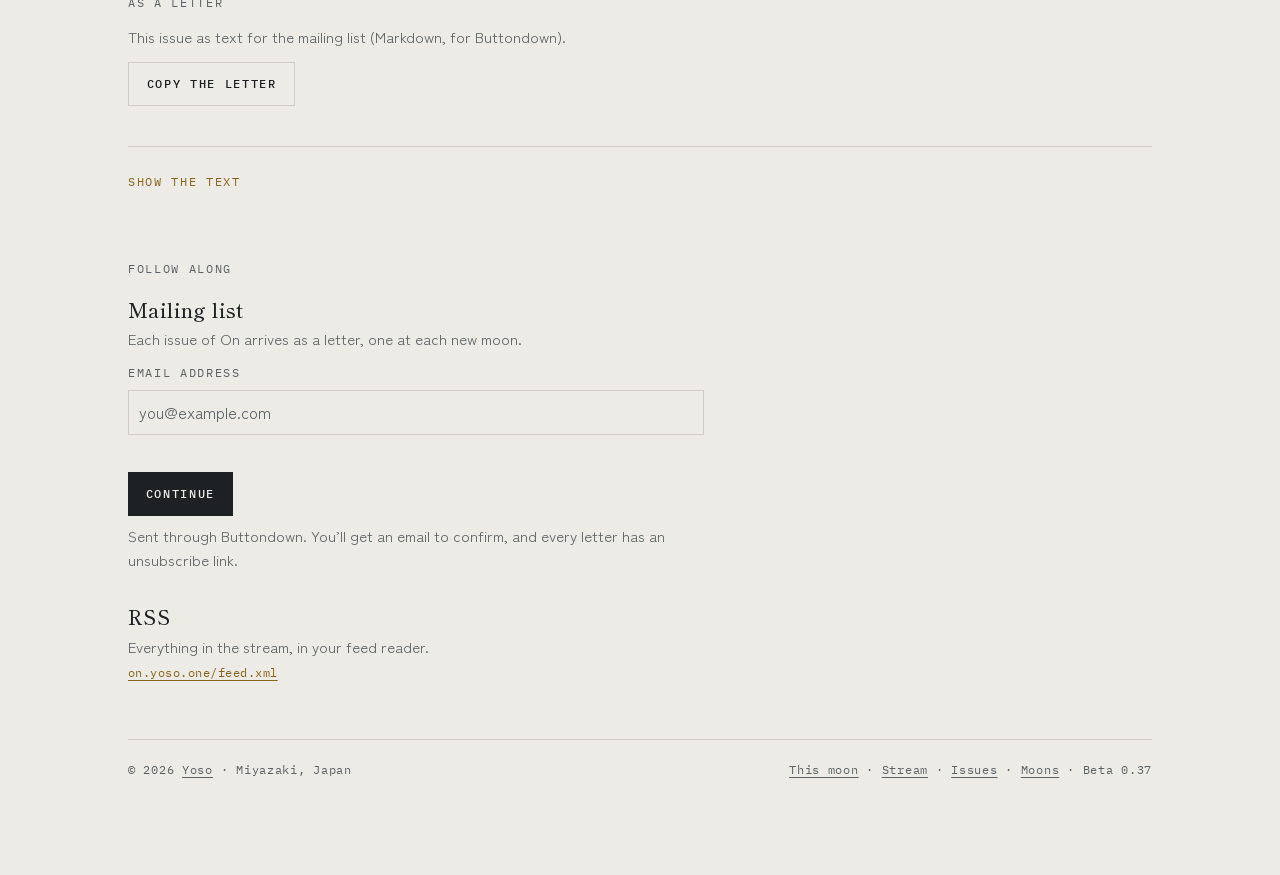
==== commit 8448c82b: "Beta 0.37: Signature under written pieces set small Co-Authored-By: Claude Opus 5.5 <noreply@anthrop" ====
--- a/issue.html
+++ b/issue.html
@@ -87,7 +87,7 @@
 
   <footer>
     <span>&copy; 2026 <a class="hub-link" href="https://hub.yoso.one">Yoso</a> · Miyazaki, Japan</span>
-    <nav aria-label="On"><a href="./">This moon</a> · <a href="stream.html">Stream</a> · <a href="issues.html">Issues</a> · <a href="moons.html">Moons</a> · <span class="version" data-version>Beta 0.36</span></nav>
+    <nav aria-label="On"><a href="./">This moon</a> · <a href="stream.html">Stream</a> · <a href="issues.html">Issues</a> · <a href="moons.html">Moons</a> · <span class="version" data-version>Beta 0.37</span></nav>
   </footer>
 </main>
 <script src="assets/items.js"></script>
--- a/assets/site.css
+++ b/assets/site.css
@@ -640,3 +640,5 @@
 .piece.inline .piece-quote{margin:.4rem 0 .8rem;padding:0;border:0;font-family:'Shippori Mincho','Hiragino Mincho ProN','Yu Mincho',serif;font-weight:400;font-style:normal;font-size:clamp(22px,5.5vw,28px);line-height:1.5;color:var(--ink);white-space:pre-line;overflow-wrap:break-word;text-wrap:pretty}
 @media print{html:is([data-page="issue"],[data-page="current"]) .piece.inline .piece-quote{font-size:14pt;line-height:1.5;margin:2mm 0 4mm}}
 .piece-summary em,.piece-quote em{font-style:italic}
+.piece.inline .piece-sign{font-size:15px;line-height:1.6;letter-spacing:.02em}
+@media print{html:is([data-page="issue"],[data-page="current"]) .piece.inline .piece-sign{font-size:9pt}}
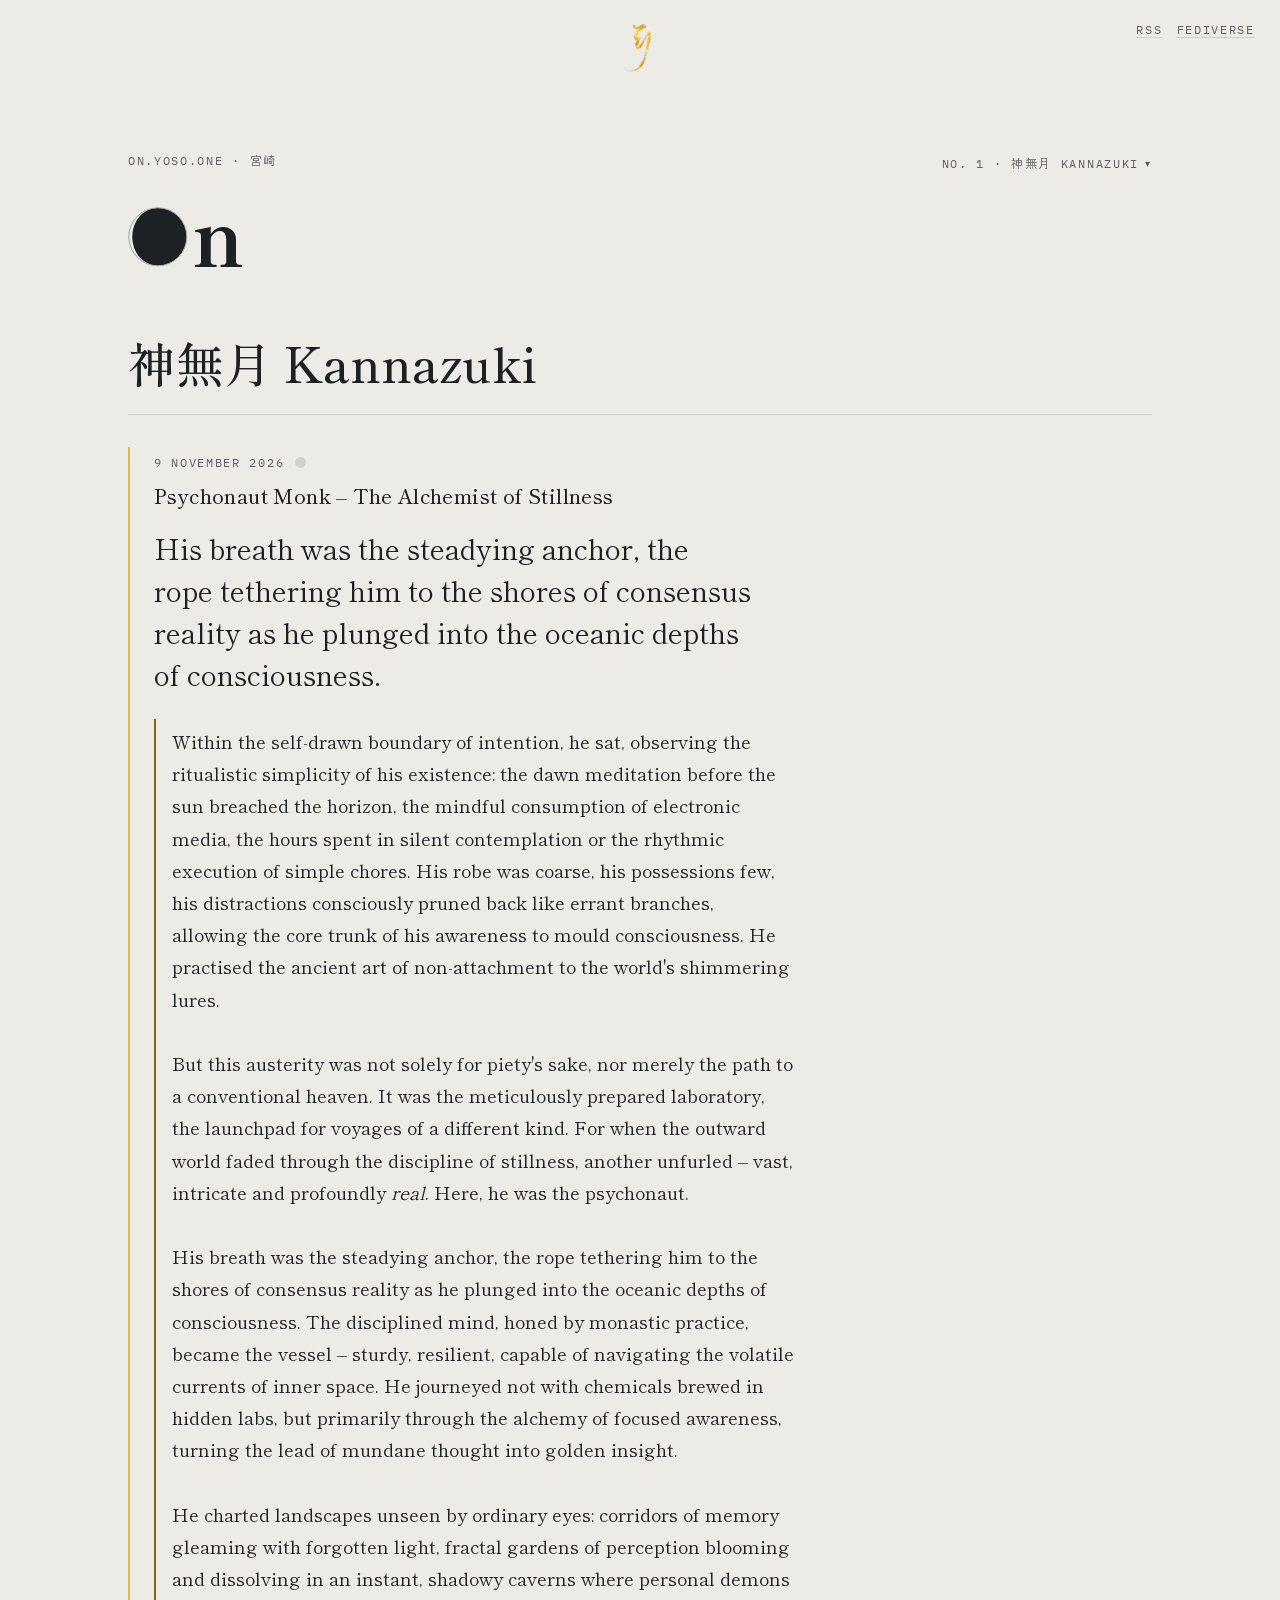
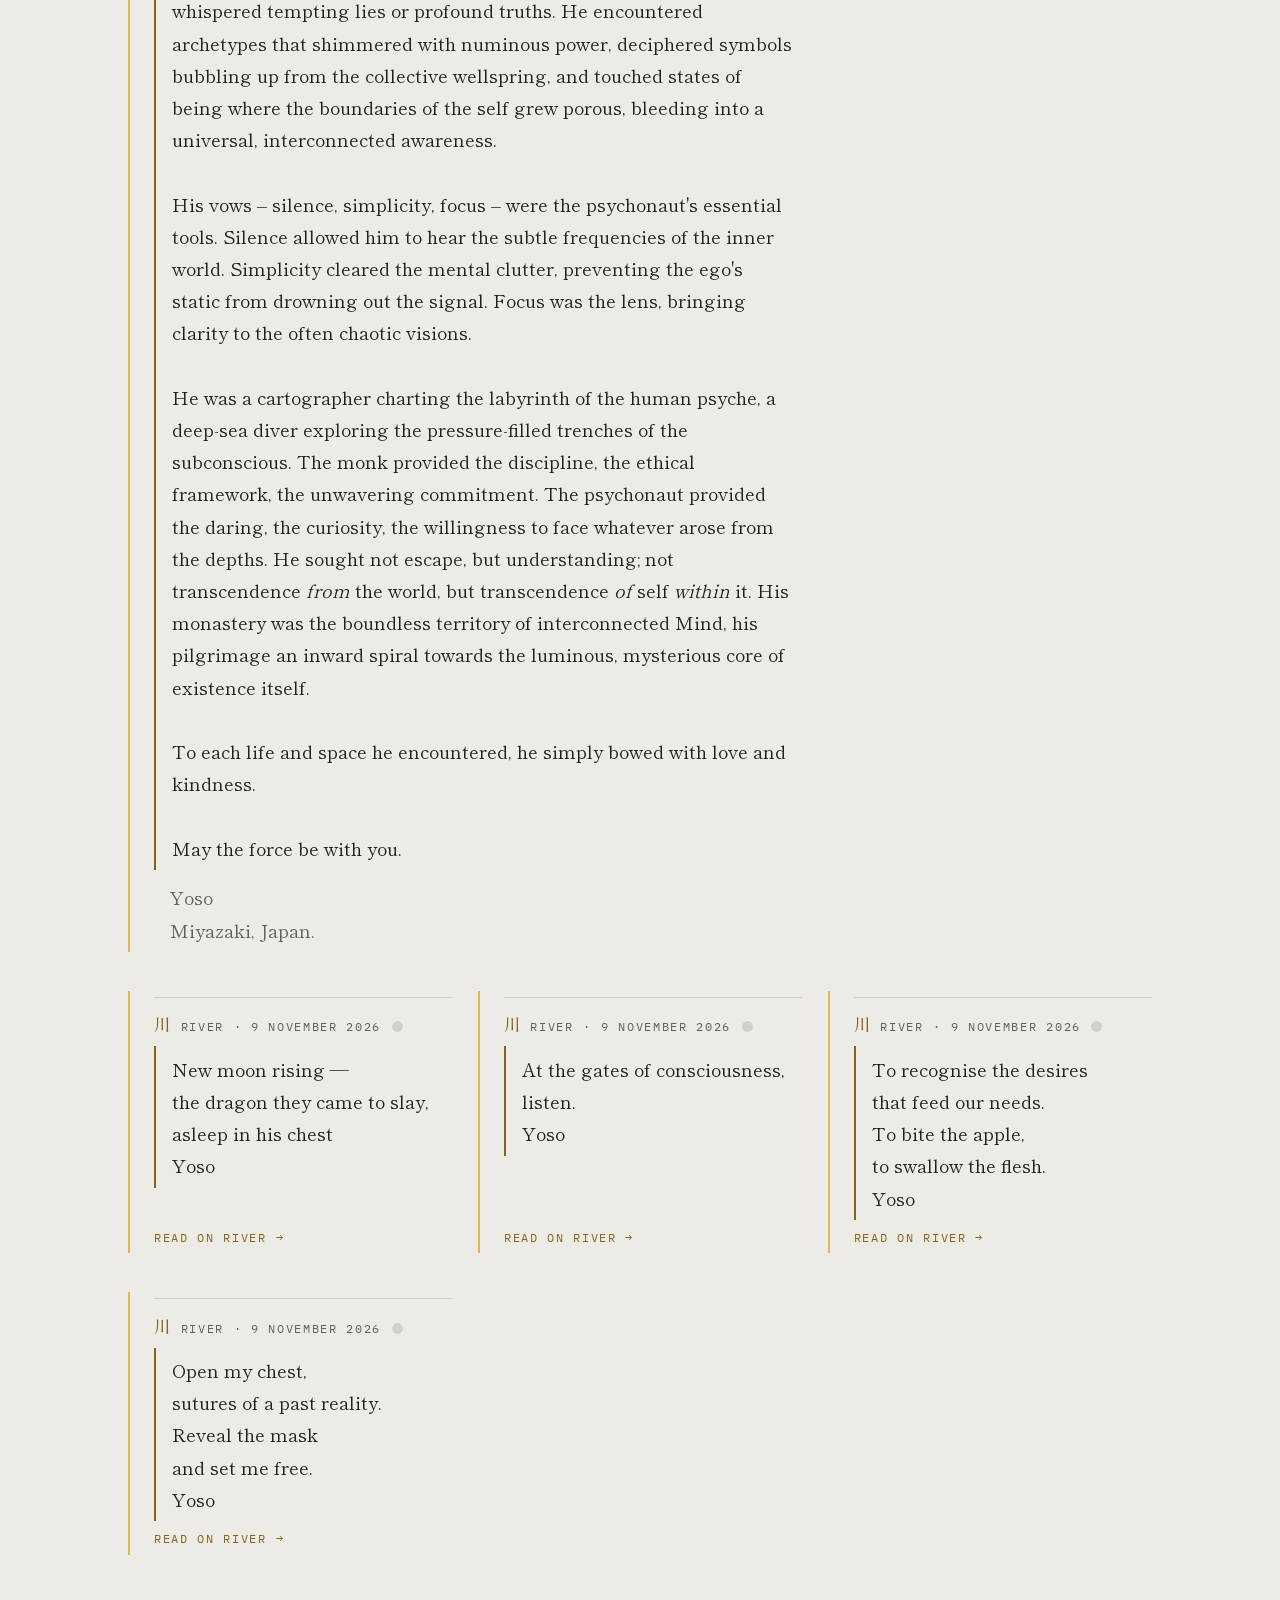
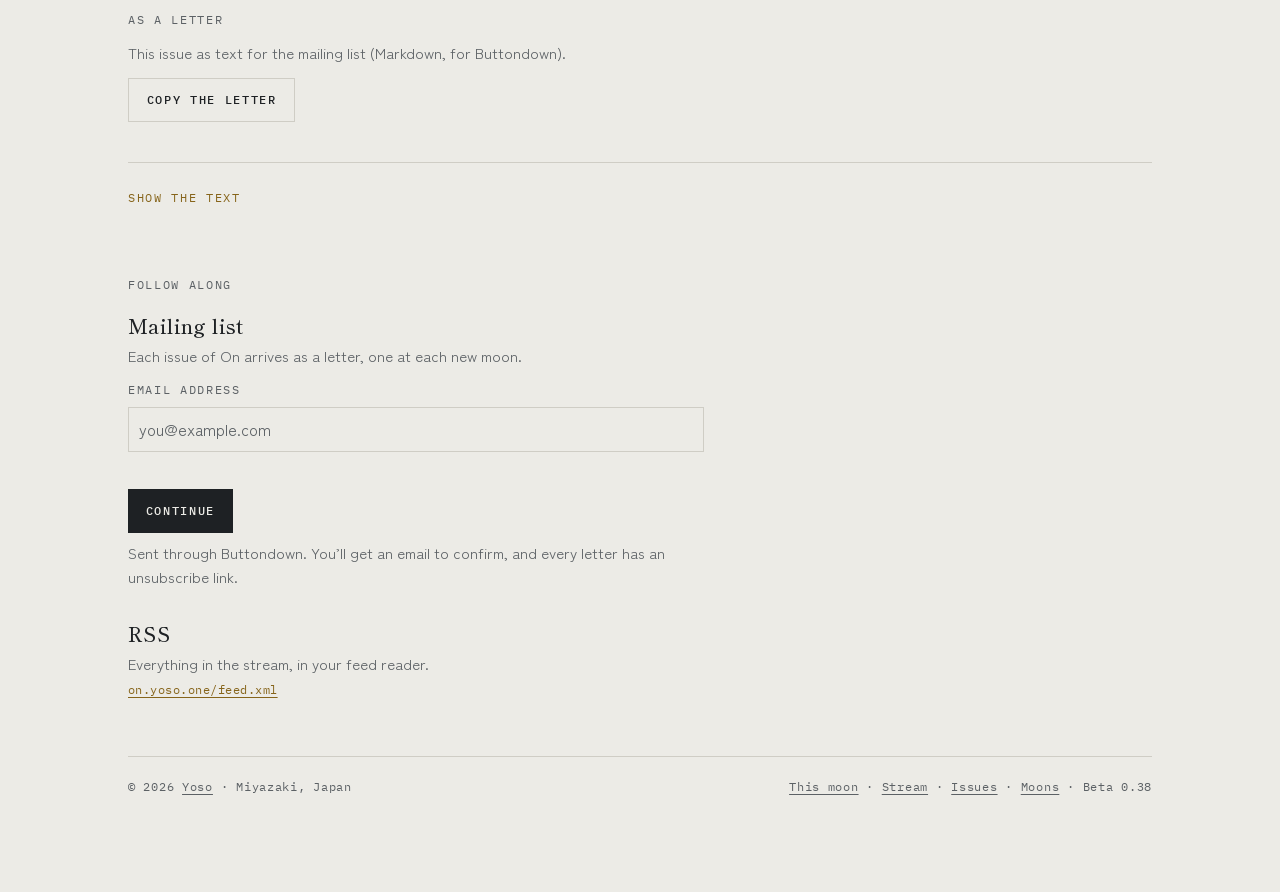
==== commit de953566: "Beta 0.38: Signature under written pieces the same size as the text Co-Authored-By: Claude Opus 5.5 " ====
--- a/issue.html
+++ b/issue.html
@@ -87,7 +87,7 @@
 
   <footer>
     <span>&copy; 2026 <a class="hub-link" href="https://hub.yoso.one">Yoso</a> · Miyazaki, Japan</span>
-    <nav aria-label="On"><a href="./">This moon</a> · <a href="stream.html">Stream</a> · <a href="issues.html">Issues</a> · <a href="moons.html">Moons</a> · <span class="version" data-version>Beta 0.37</span></nav>
+    <nav aria-label="On"><a href="./">This moon</a> · <a href="stream.html">Stream</a> · <a href="issues.html">Issues</a> · <a href="moons.html">Moons</a> · <span class="version" data-version>Beta 0.38</span></nav>
   </footer>
 </main>
 <script src="assets/items.js"></script>
--- a/assets/site.css
+++ b/assets/site.css
@@ -640,5 +640,5 @@
 .piece.inline .piece-quote{margin:.4rem 0 .8rem;padding:0;border:0;font-family:'Shippori Mincho','Hiragino Mincho ProN','Yu Mincho',serif;font-weight:400;font-style:normal;font-size:clamp(22px,5.5vw,28px);line-height:1.5;color:var(--ink);white-space:pre-line;overflow-wrap:break-word;text-wrap:pretty}
 @media print{html:is([data-page="issue"],[data-page="current"]) .piece.inline .piece-quote{font-size:14pt;line-height:1.5;margin:2mm 0 4mm}}
 .piece-summary em,.piece-quote em{font-style:italic}
-.piece.inline .piece-sign{font-size:15px;line-height:1.6;letter-spacing:.02em}
-@media print{html:is([data-page="issue"],[data-page="current"]) .piece.inline .piece-sign{font-size:9pt}}
+.piece.inline .piece-sign{font-size:1.15rem;line-height:1.75;letter-spacing:normal}
+@media print{html:is([data-page="issue"],[data-page="current"]) .piece.inline .piece-sign{font-size:10.5pt;line-height:1.8}}
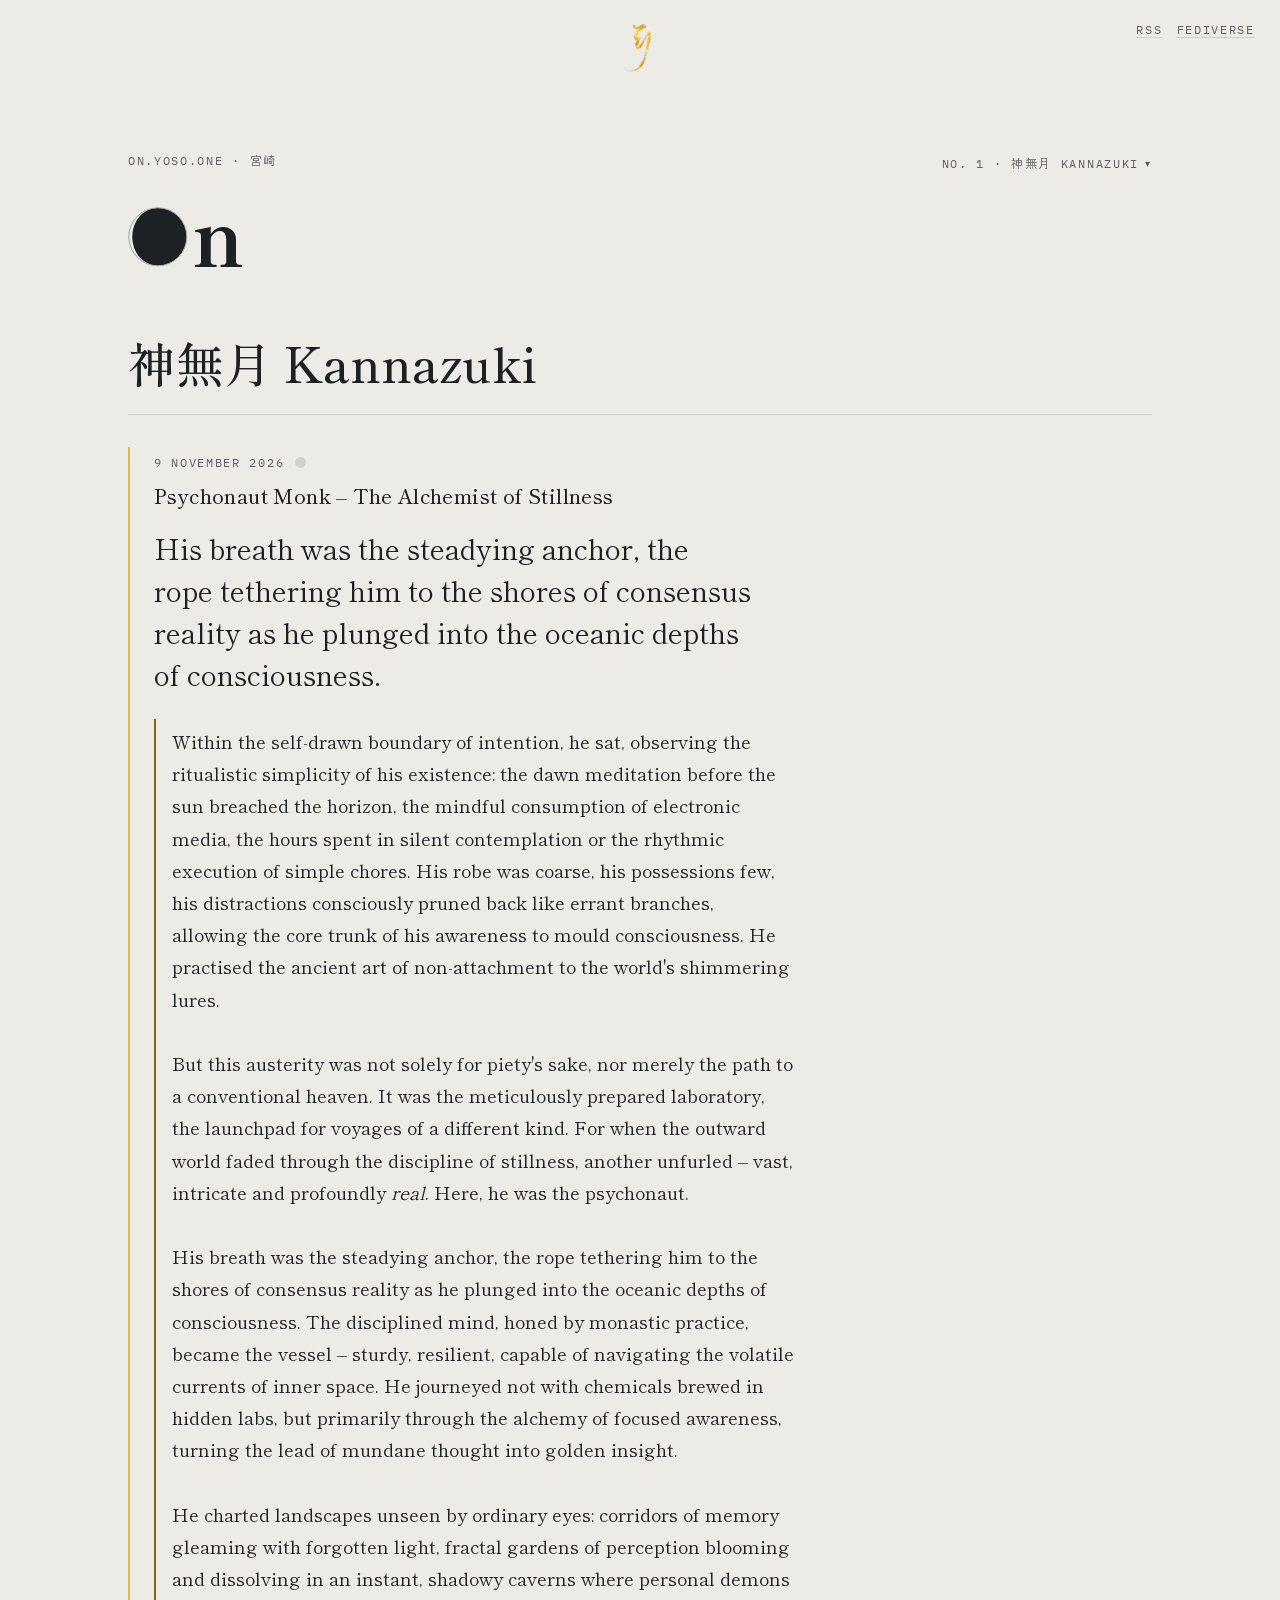
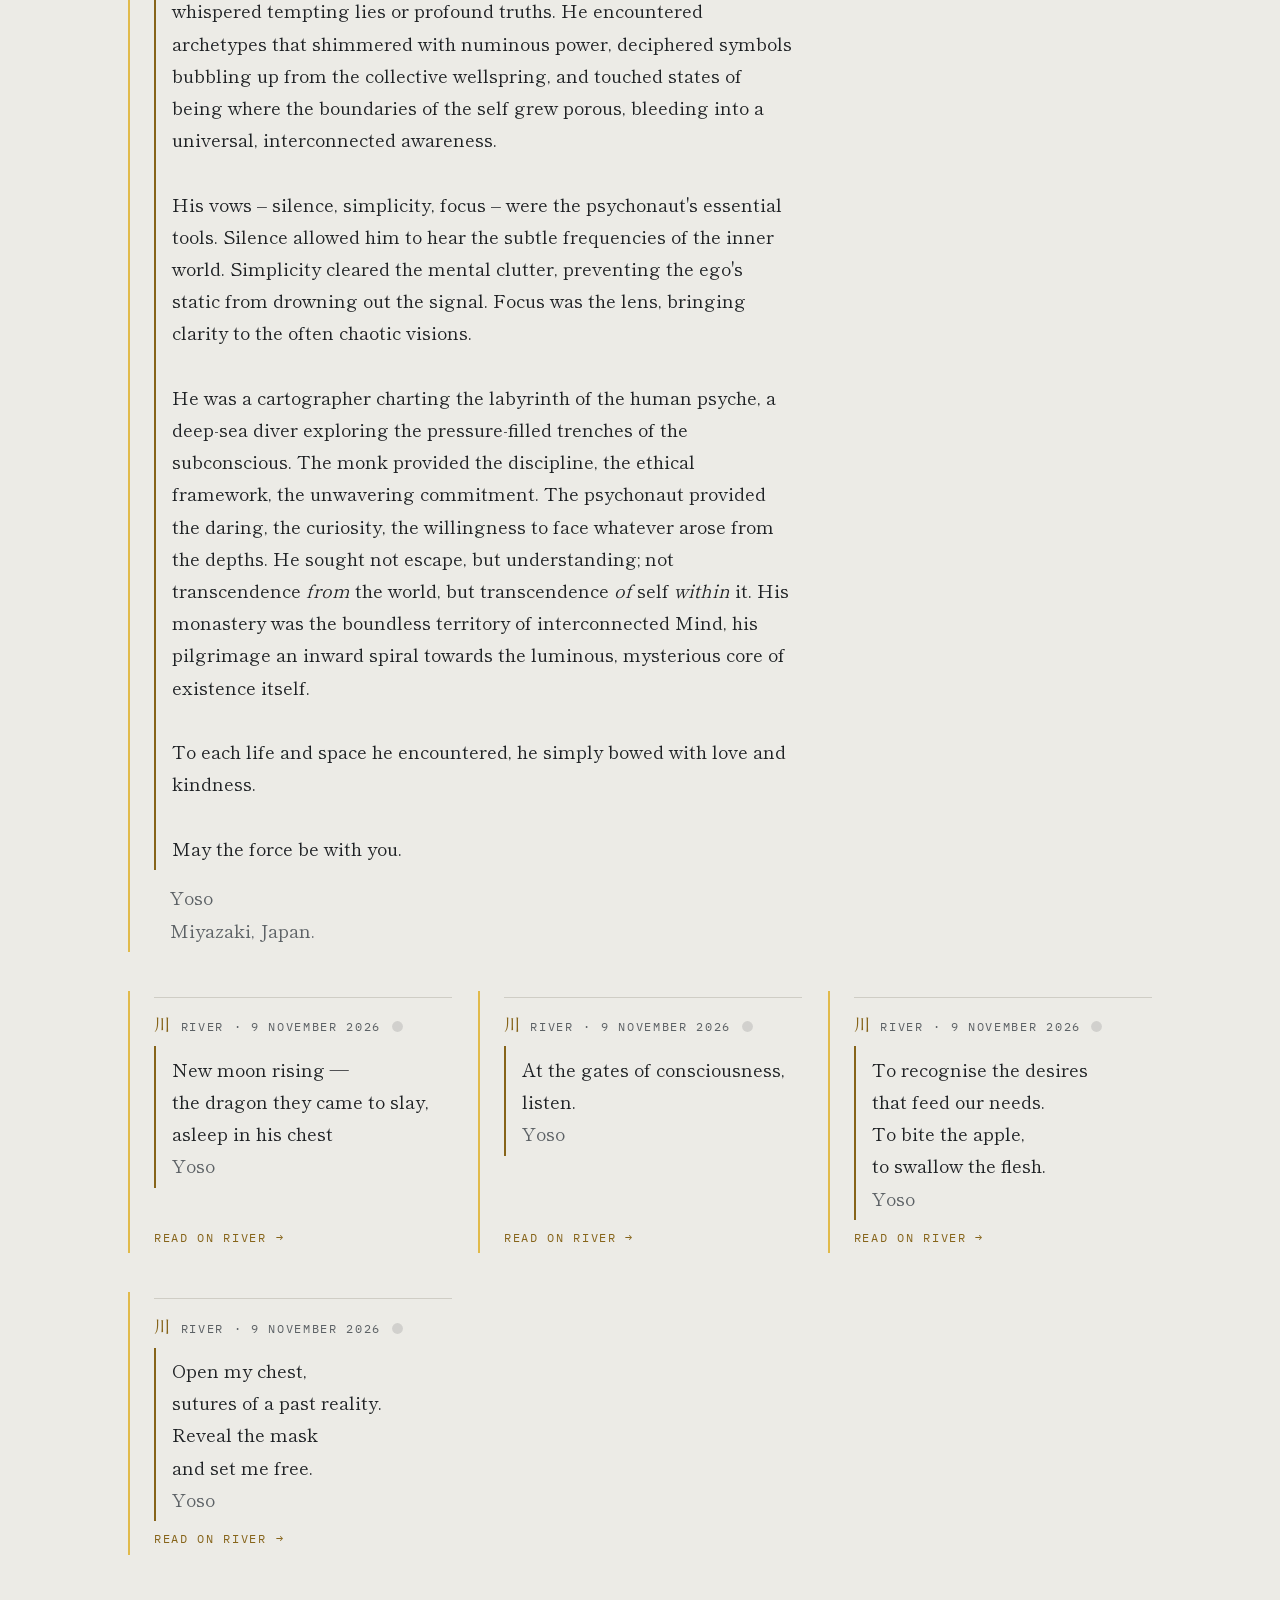
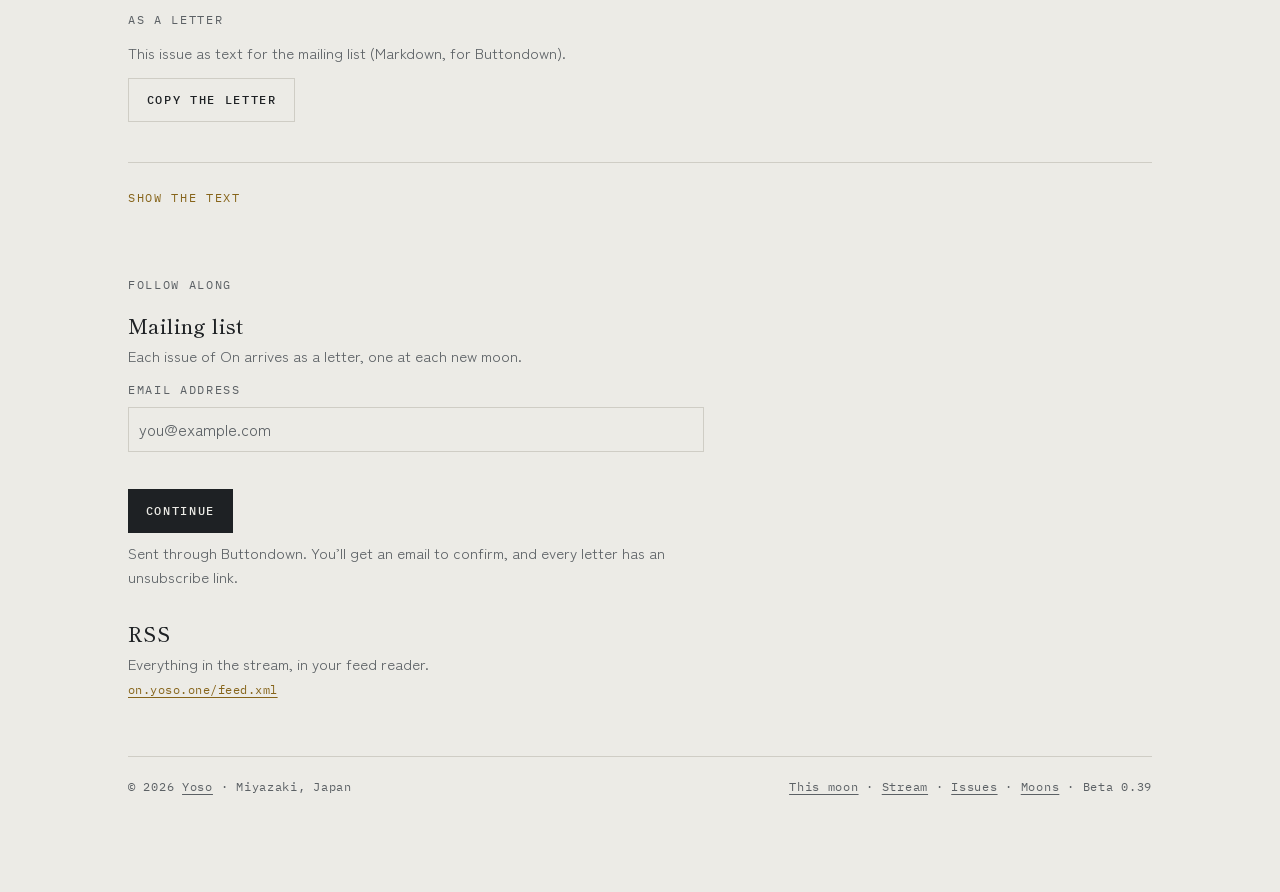
==== commit 69c223f4: "Beta 0.39: River texts' closing 'Yoso' in the same grey as the long-text signature Co-Authored-By: C" ====
--- a/issue.html
+++ b/issue.html
@@ -87,7 +87,7 @@
 
   <footer>
     <span>&copy; 2026 <a class="hub-link" href="https://hub.yoso.one">Yoso</a> · Miyazaki, Japan</span>
-    <nav aria-label="On"><a href="./">This moon</a> · <a href="stream.html">Stream</a> · <a href="issues.html">Issues</a> · <a href="moons.html">Moons</a> · <span class="version" data-version>Beta 0.38</span></nav>
+    <nav aria-label="On"><a href="./">This moon</a> · <a href="stream.html">Stream</a> · <a href="issues.html">Issues</a> · <a href="moons.html">Moons</a> · <span class="version" data-version>Beta 0.39</span></nav>
   </footer>
 </main>
 <script src="assets/items.js"></script>
--- a/assets/site.css
+++ b/assets/site.css
@@ -642,3 +642,4 @@
 .piece-summary em,.piece-quote em{font-style:italic}
 .piece.inline .piece-sign{font-size:1.15rem;line-height:1.75;letter-spacing:normal}
 @media print{html:is([data-page="issue"],[data-page="current"]) .piece.inline .piece-sign{font-size:10.5pt;line-height:1.8}}
+.piece-summary .piece-sig{color:var(--ink-soft)}
